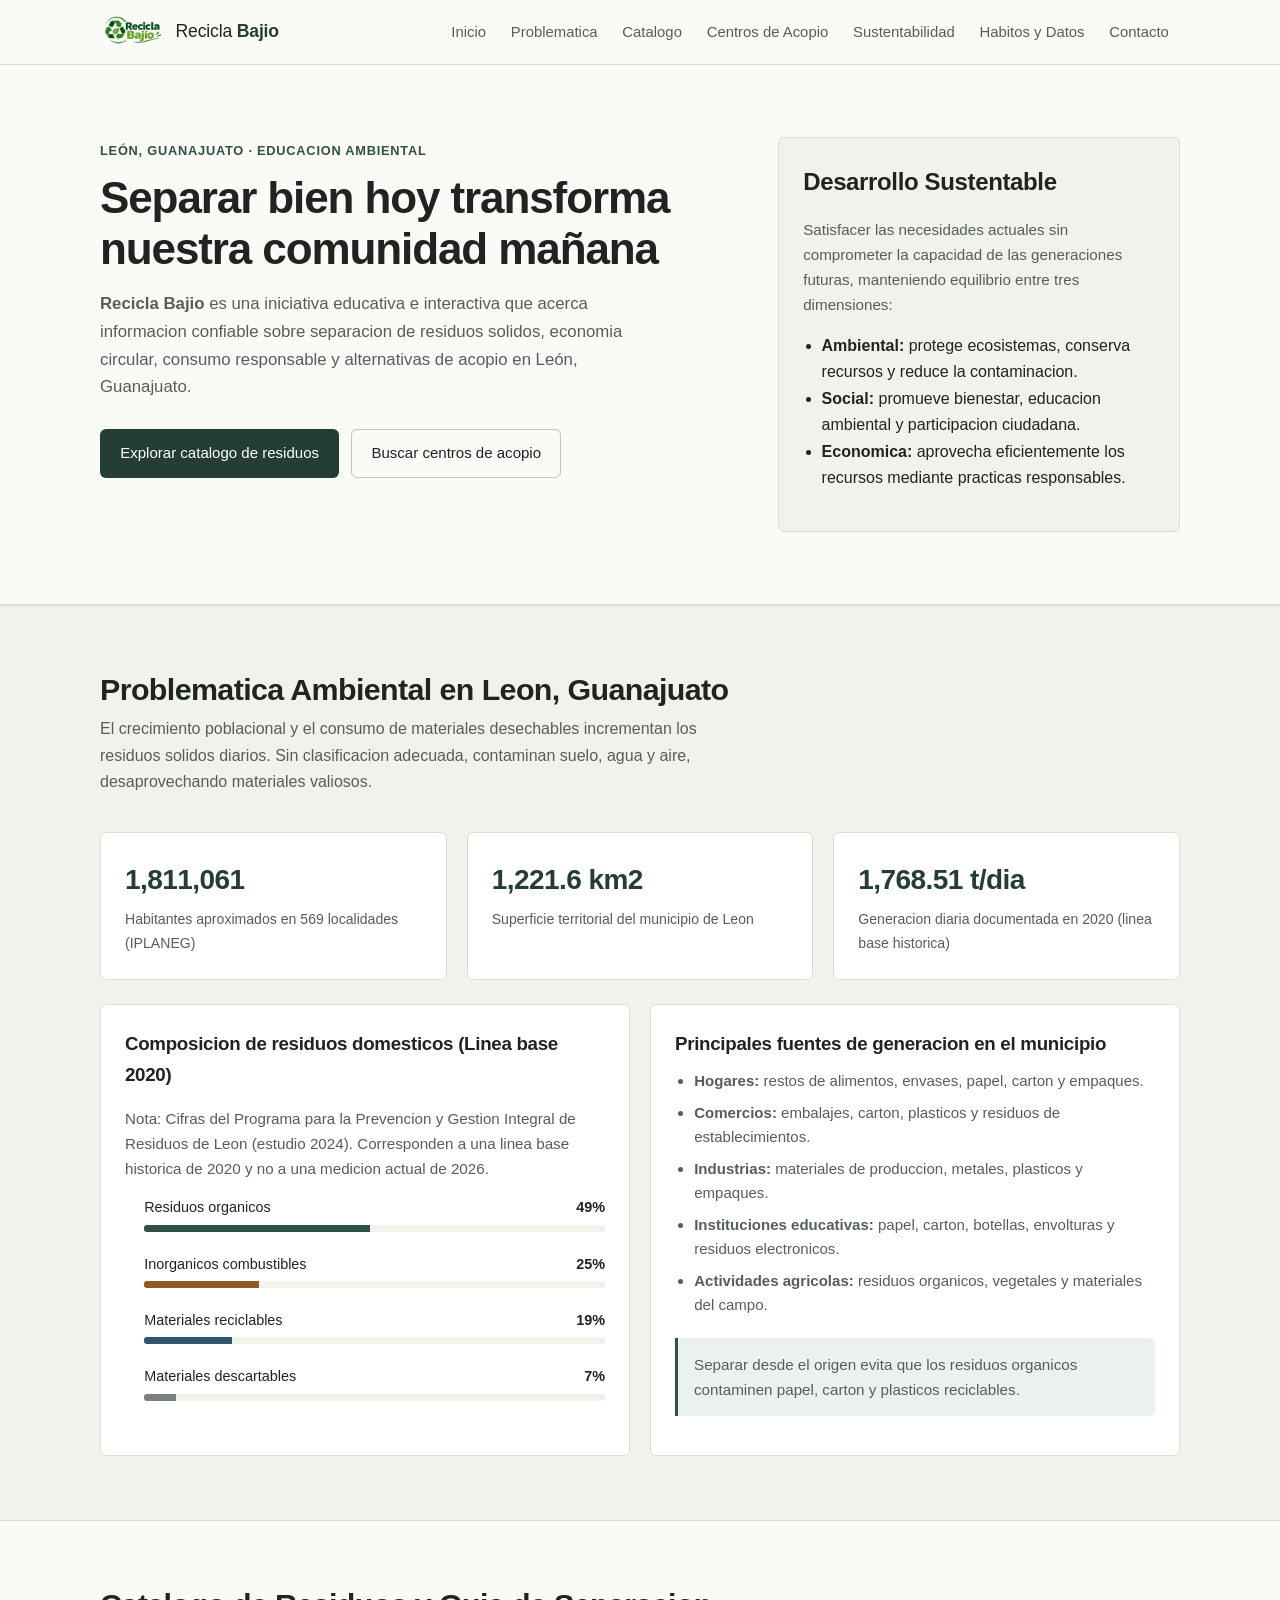
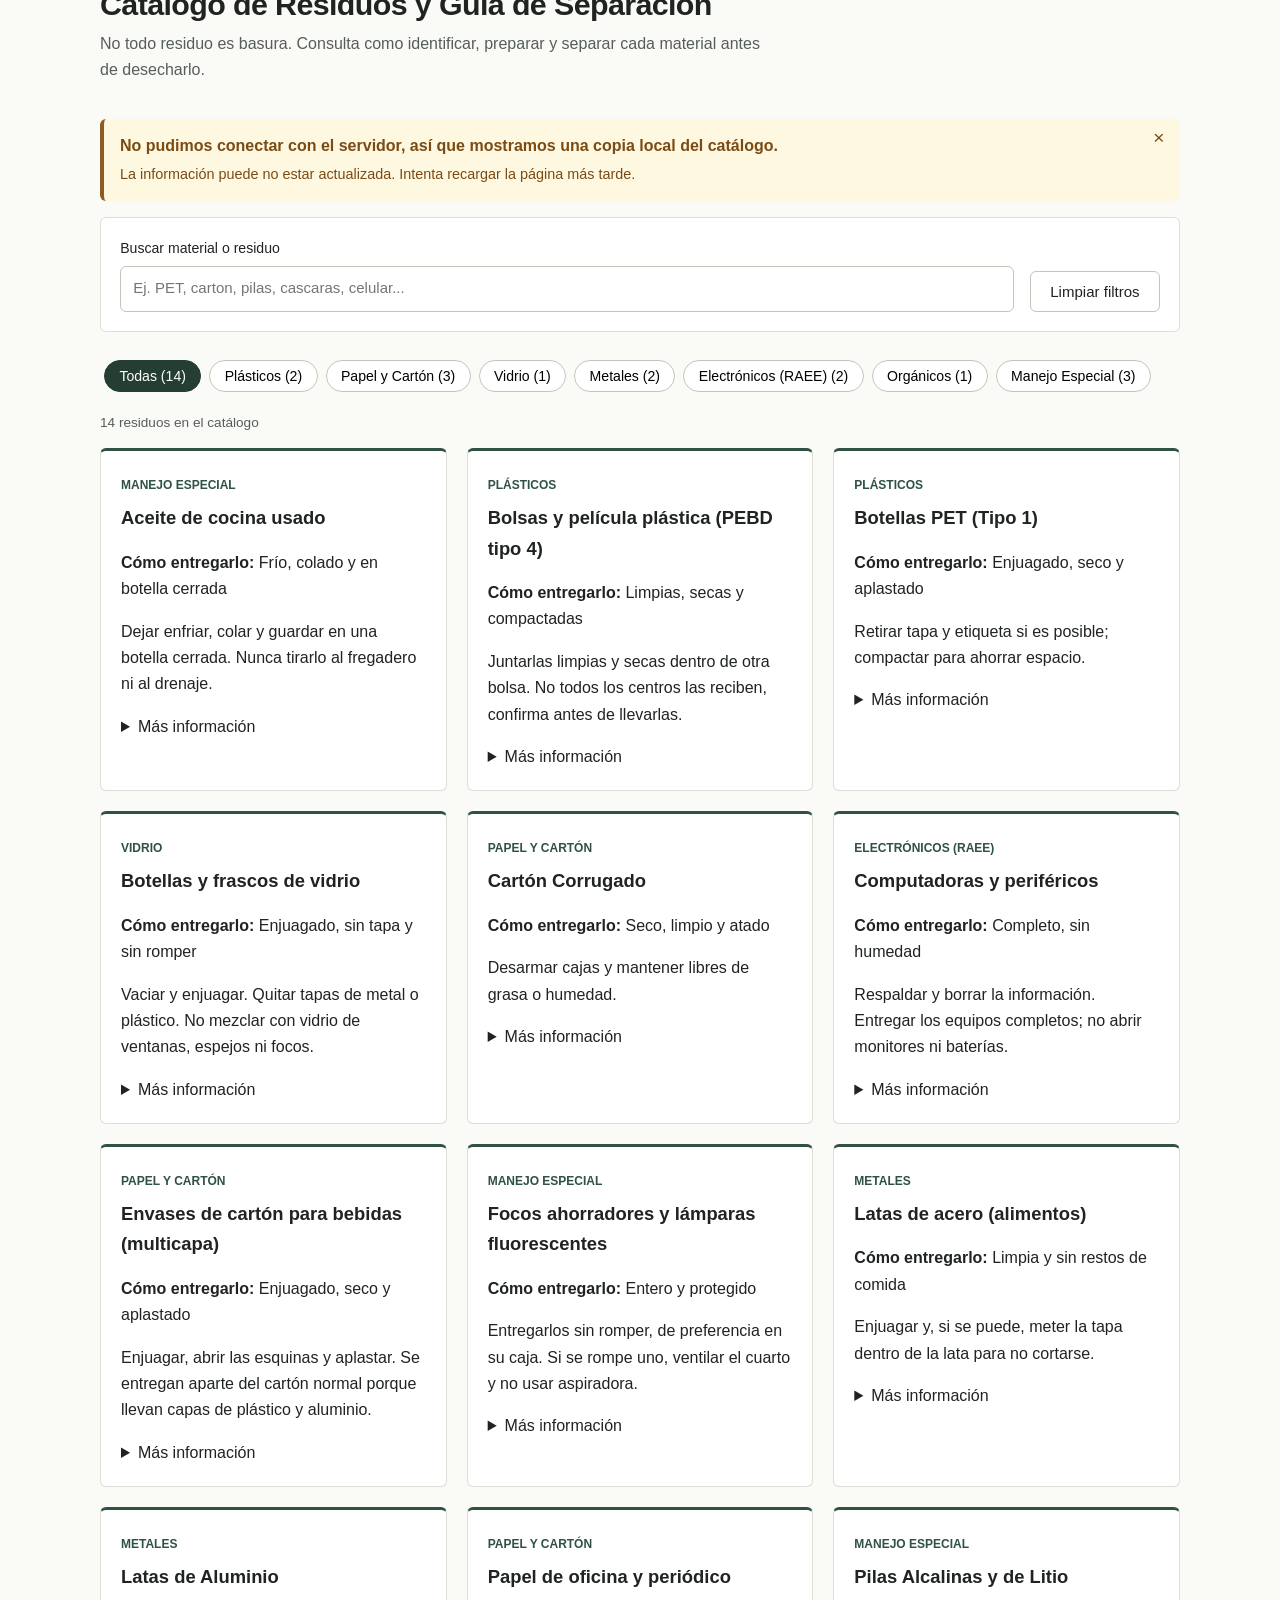
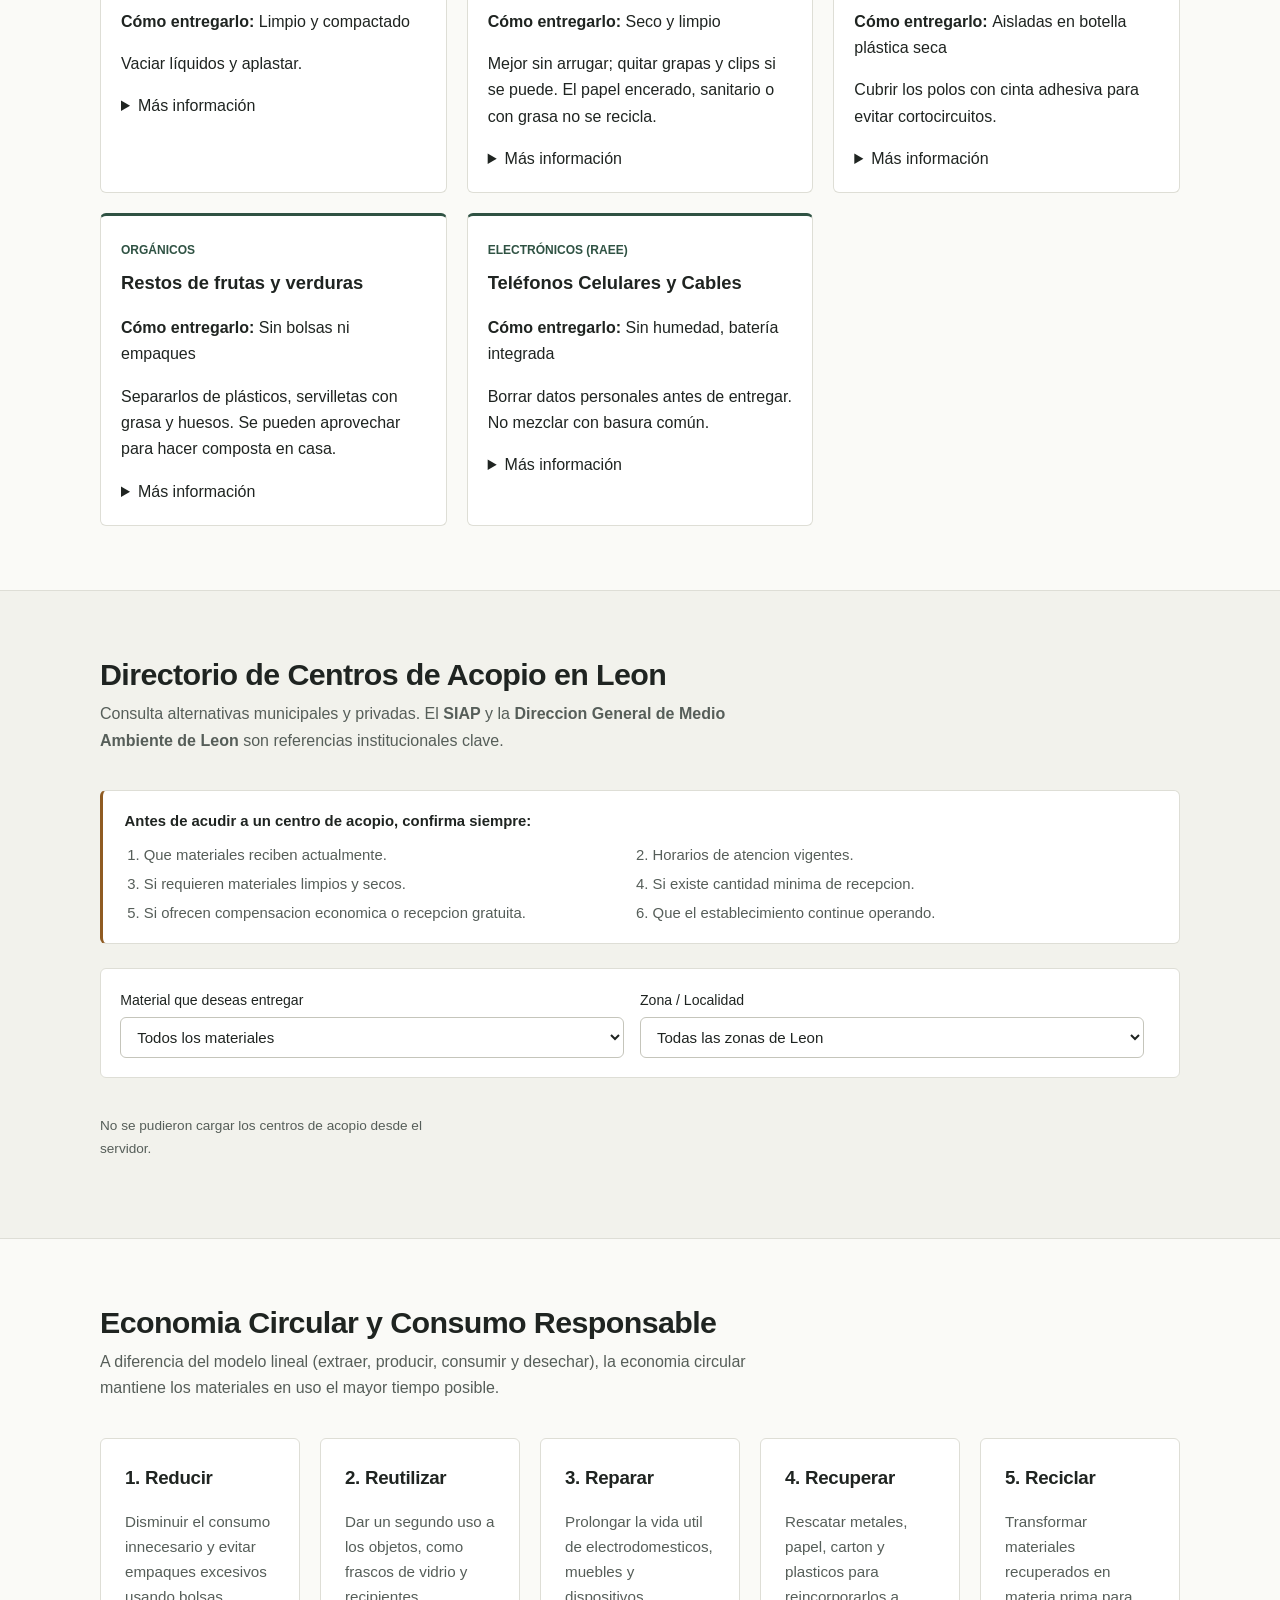
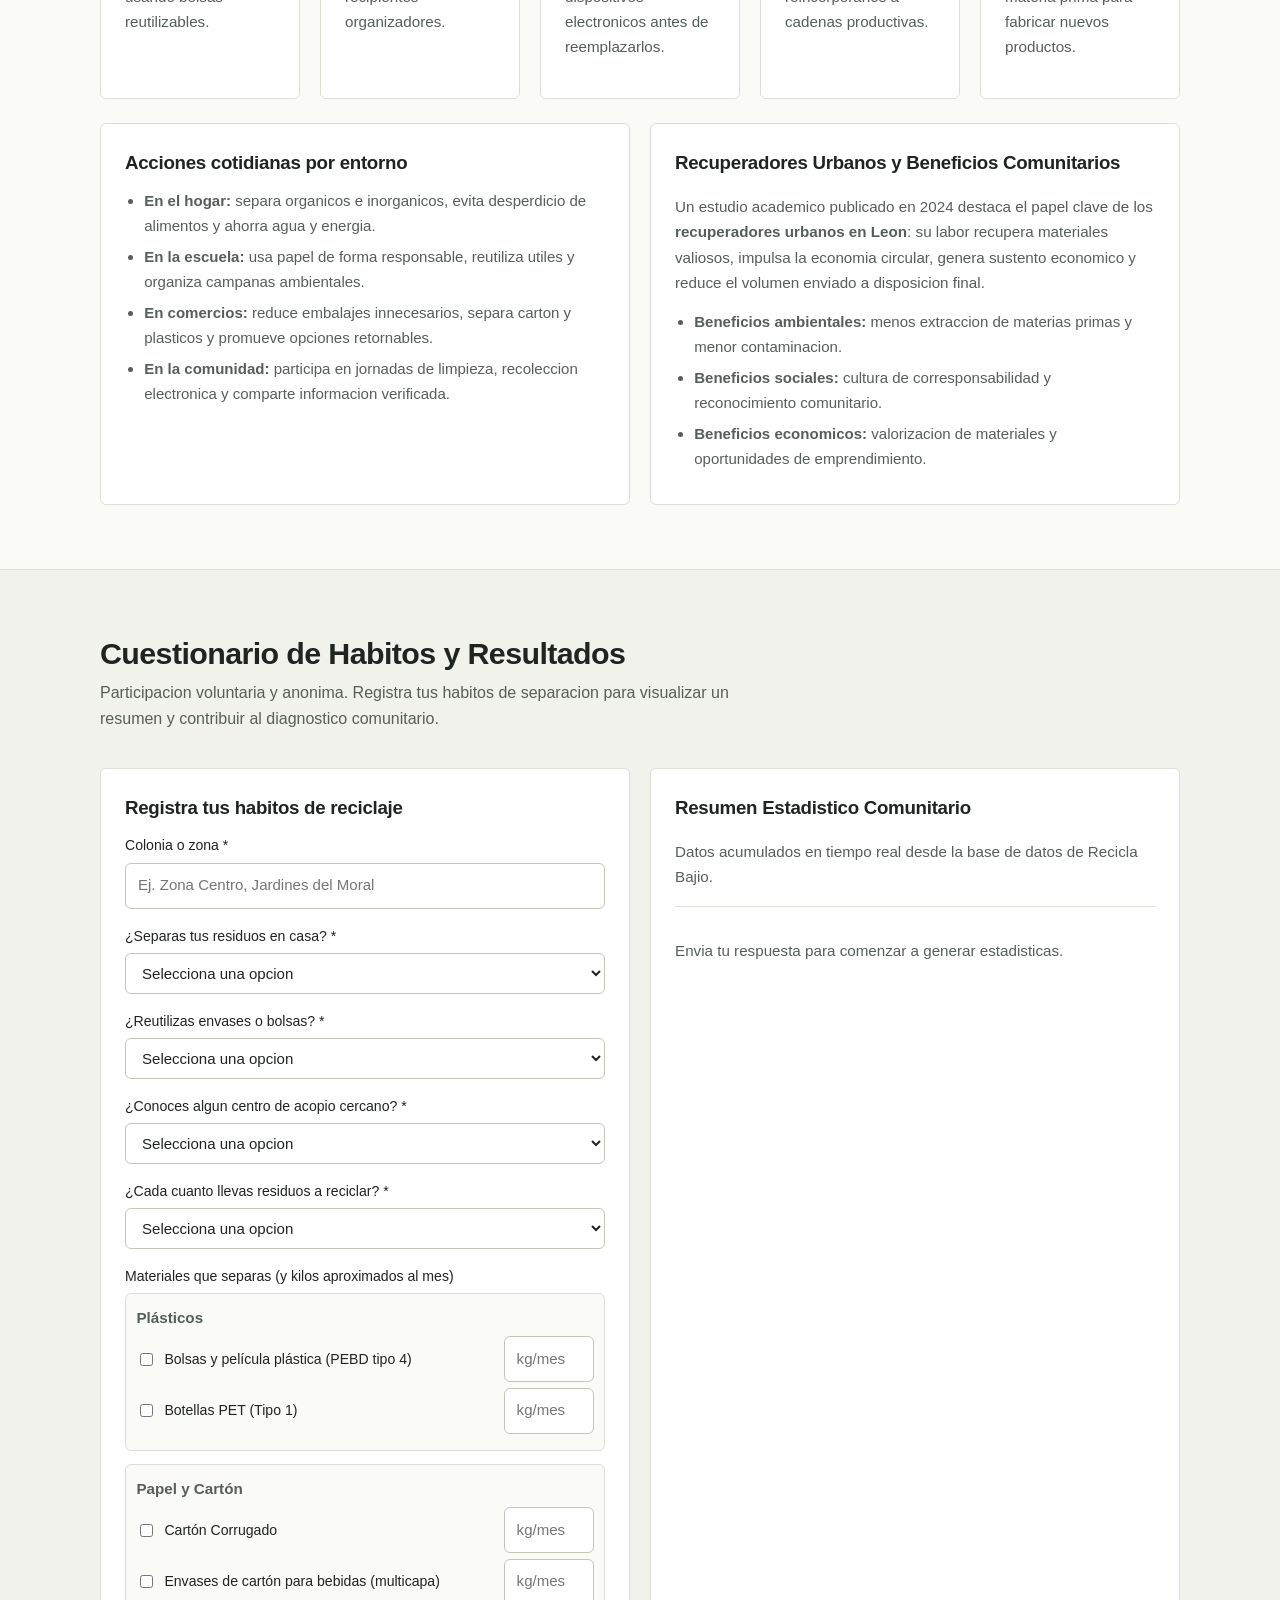
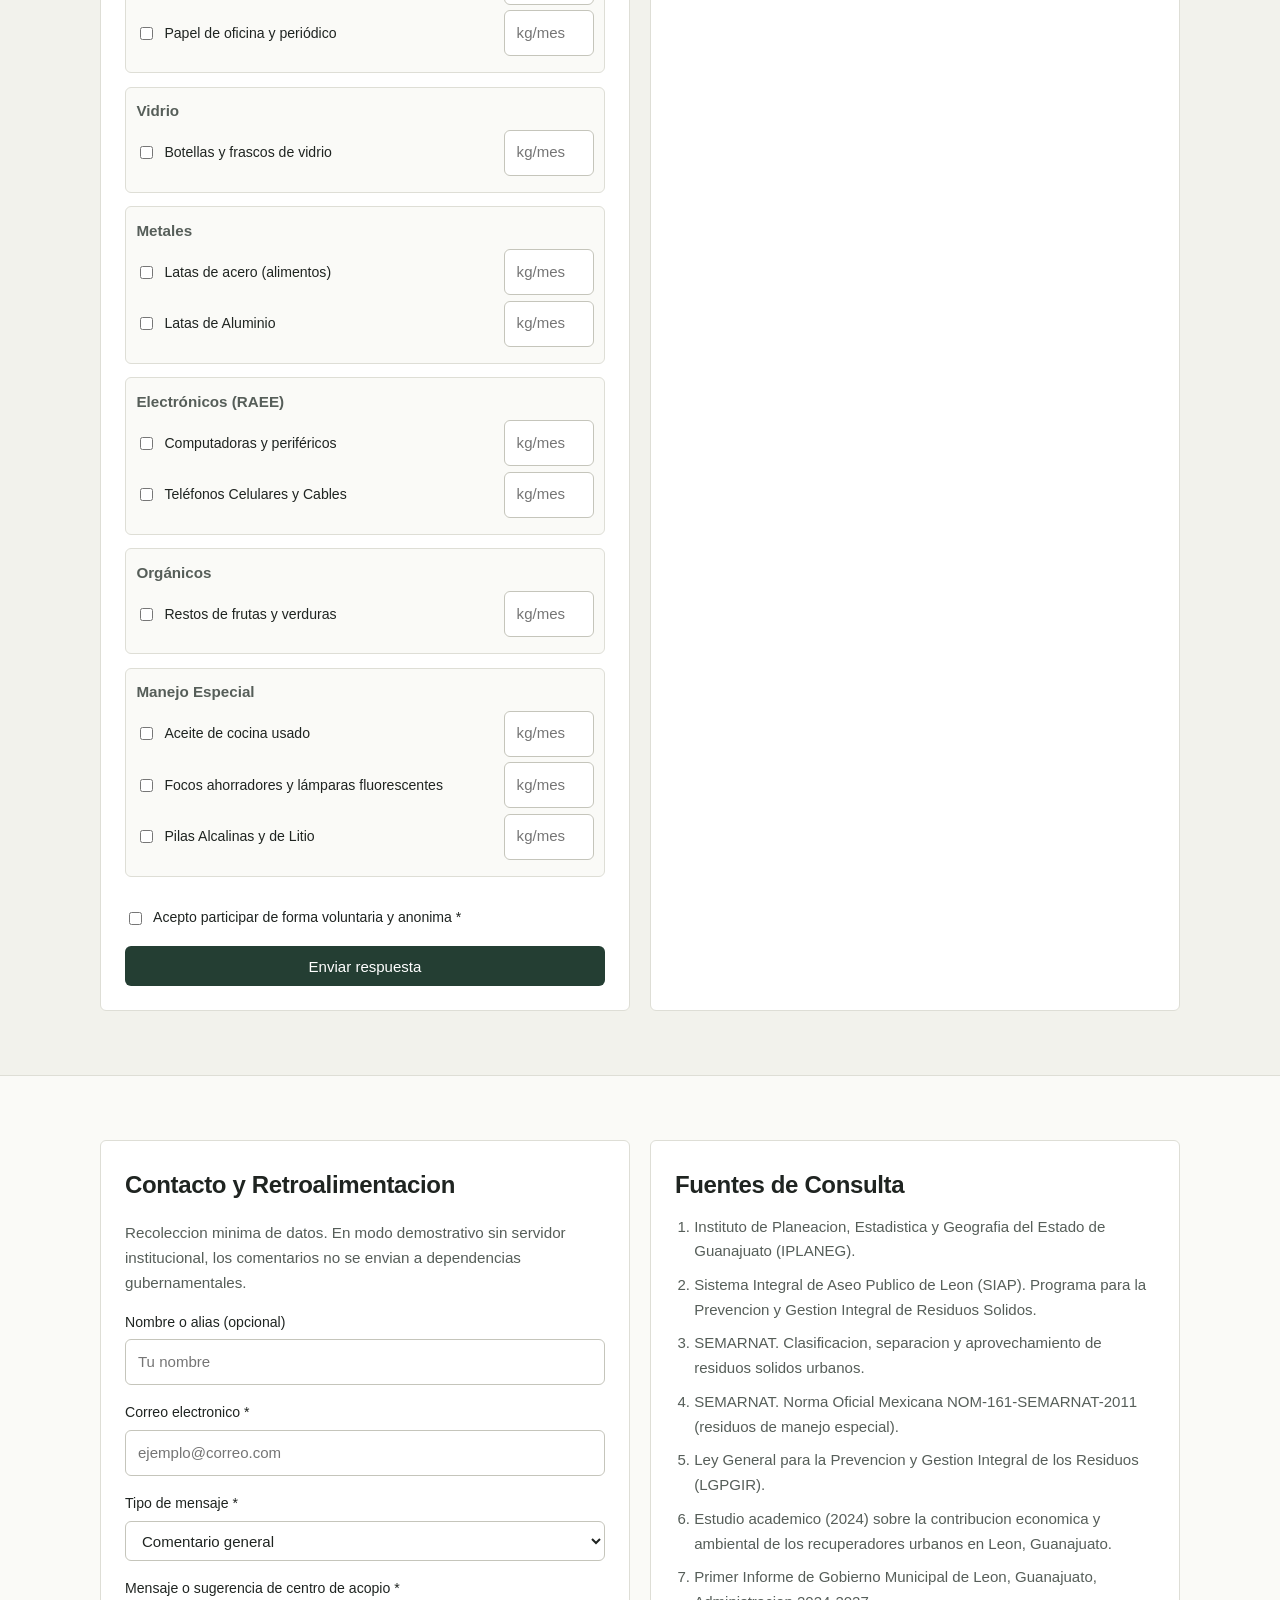
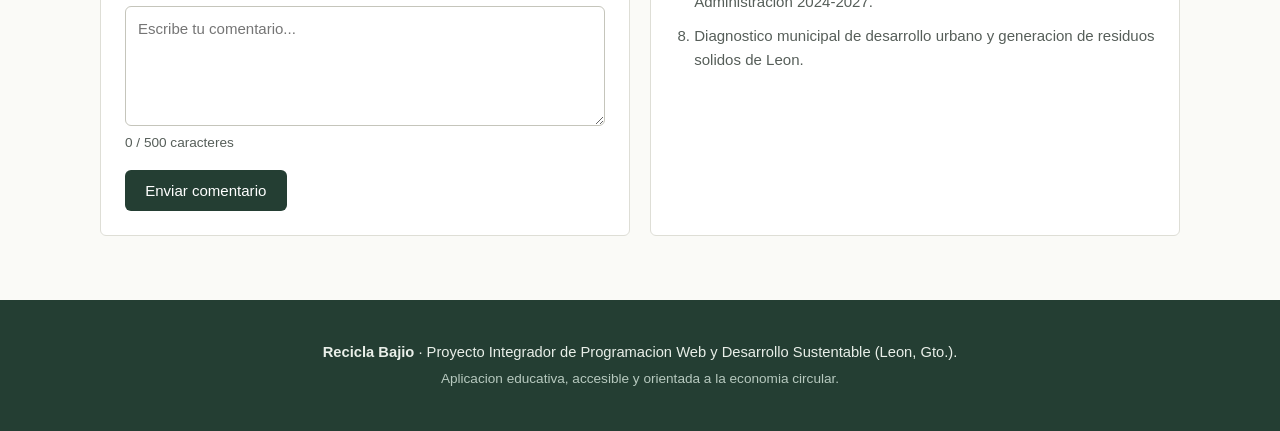
==== public/index.html @ 3722570d "Integracion completa Front End HTML/CSS/JS y conexion con API" ====
<!DOCTYPE html>
<html lang="es-MX">

<head>
  <!-- Configuracion de codificacion, vista responsiva y metadatos SEO -->
  <meta charset="UTF-8">
  <meta name="viewport" content="width=device-width, initial-scale=1.0">
  <meta name="description"
    content="Recicla Bajio: sitio web educativo e interactivo sobre separacion de residuos, consumo responsable y centros de acopio en Leon, Guanajuato.">
  <title>Recicla Bajio | Educacion Ambiental y Reciclaje en Leon, Guanajuato</title>

  <link rel="icon" type="image/png" href="img/logo-recicla-bajio.png">

  <!-- Hoja de estilos principal -->
  <link rel="stylesheet" href="style.css">

  <!-- Estilos complementarios para los componentes dinamicos de JS -->
  <style>
    .rb-aviso {
      padding: 0.85rem 1rem;
      margin-bottom: 1rem;
      border-radius: 6px;
      border-left: 4px solid #2f5243;
      background: #ebf1ed;
      position: relative;
    }

    .rb-aviso--error {
      border-left-color: #8f3535;
      background: #fdf6f6;
      color: #8f3535;
    }

    .rb-aviso--exito {
      border-left-color: #243e33;
      background: #e8f5e9;
      color: #1b5e20;
    }

    .rb-aviso--advertencia {
      border-left-color: #8f5b22;
      background: #fff8e1;
      color: #7a4b15;
    }

    .rb-aviso__texto {
      margin: 0;
      font-weight: 600;
    }

    .rb-aviso__detalle {
      margin: 0.25rem 0 0;
      font-size: 0.9rem;
    }

    .rb-aviso__cerrar {
      position: absolute;
      top: 0.4rem;
      right: 0.6rem;
      background: none;
      border: none;
      font-size: 1.2rem;
      cursor: pointer;
      color: inherit;
    }

    .rb-error-campo {
      color: #8f3535;
      font-size: 0.82rem;
      margin: 0.25rem 0 0;
    }

    .campo--con-error input,
    .campo--con-error select,
    .campo--con-error textarea {
      border-color: #8f3535;
      background: #fdf6f6;
    }

    .filtro-categoria {
      padding: 0.45rem 0.9rem;
      margin: 0.25rem;
      border: 1px solid #c5c5bb;
      border-radius: 20px;
      background: #fff;
      cursor: pointer;
      font-size: 0.88rem;
    }

    .filtro-categoria--activo {
      background: #243e33;
      color: #fff;
      border-color: #243e33;
    }

    .tarjeta-residuo {
      background: #fff;
      border: 1px solid #deded6;
      border-top: 3px solid #2f5243;
      border-radius: 6px;
      padding: 1.25rem;
    }

    .tarjeta-residuo__categoria {
      font-size: 0.75rem;
      font-weight: 700;
      text-transform: uppercase;
      color: #2f5243;
    }

    .tarjeta-residuo__nombre {
      margin: 0.35rem 0 0.6rem;
      font-size: 1.15rem;
    }

    .materiales__grupo {
      margin-bottom: 0.85rem;
      padding: 0.65rem;
      background: #fafaf7;
      border: 1px solid #deded6;
      border-radius: 6px;
    }

    .materiales__categoria {
      font-weight: 600;
      margin: 0 0 0.4rem;
      font-size: 0.9rem;
      color: #243e33;
    }

    .material {
      display: flex;
      align-items: center;
      gap: 0.5rem;
      margin-bottom: 0.35rem;
    }

    .material__nombre {
      flex: 1;
      font-weight: 400;
      cursor: pointer;
    }

    .material__kg {
      width: 90px;
      padding: 0.3rem 0.5rem;
    }
  </style>
</head>

<body>
  <!-- Enlace de accesibilidad para usuarios que navegan con teclado -->
  <a href="#contenido-principal" class="skip-link">Saltar al contenido principal</a>

  <!-- Encabezado principal con marca, boton movil y menu de navegacion -->
  <header class="encabezado" role="banner">
    <div class="contenedor encabezado__barra">
      <a href="#inicio" class="marca" aria-label="Recicla Bajio - Inicio">
        <img src="img/logo-recicla-bajio.png" alt="Logotipo de Recicla Bajio" class="marca__logo">
        <span class="marca__texto">Recicla <strong>Bajio</strong></span>
      </a>

      <!-- Boton hamburguesa para pantallas pequenas -->
      <button id="btn-menu" class="btn-menu" type="button" aria-expanded="false" aria-controls="nav-principal"
        aria-label="Abrir menu de navegacion">
        <span class="btn-menu__linea"></span>
        <span class="btn-menu__linea"></span>
        <span class="btn-menu__linea"></span>
      </button>

      <!-- Menu principal consistente hacia todas las secciones del sitio -->
      <nav id="nav-principal" class="nav" aria-label="Navegacion principal">
        <ul class="nav__lista">
          <li><a href="#inicio" class="nav__enlace">Inicio</a></li>
          <li><a href="#problematica" class="nav__enlace">Problematica</a></li>
          <li><a href="#catalogo" class="nav__enlace">Catalogo</a></li>
          <li><a href="#acopio" class="nav__enlace">Centros de Acopio</a></li>
          <li><a href="#sustentabilidad" class="nav__enlace">Sustentabilidad</a></li>
          <li><a href="#encuesta" class="nav__enlace">Habitos y Datos</a></li>
          <li><a href="#contacto" class="nav__enlace">Contacto</a></li>
        </ul>
      </nav>
    </div>
  </header>

  <!-- Contenedor dinamico para notificaciones globales -->
  <div id="contenedor-avisos" class="avisos-globales" role="status" aria-live="polite"></div>

  <main id="contenido-principal">

    <!-- Modulo 1: Presentacion del proyecto y dimensiones del desarrollo sustentable -->
    <section id="inicio" class="hero" aria-labelledby="titulo-hero">
      <div class="contenedor hero__grid">
        <div class="hero__contenido">
          <span class="etiqueta">León, Guanajuato · Educacion Ambiental</span>
          <h1 id="titulo-hero">Separar bien hoy transforma nuestra comunidad mañana</h1>
          <p class="hero__descripcion">
            <strong>Recicla Bajio</strong> es una iniciativa educativa e interactiva que acerca informacion
            confiable sobre separacion de residuos solidos, economia circular, consumo responsable y
            alternativas de acopio en León, Guanajuato.
          </p>
          <div class="hero__acciones">
            <a href="#catalogo" class="btn btn--primario">Explorar catalogo de residuos</a>
            <a href="#acopio" class="btn btn--secundario">Buscar centros de acopio</a>
          </div>
        </div>

        <!-- Bloque informativo lateral sobre las tres dimensiones sustentables -->
        <aside class="tarjeta-resumen" aria-label="Dimensiones del desarrollo sustentable">
          <h2>Desarrollo Sustentable</h2>
          <p>
            Satisfacer las necesidades actuales sin comprometer la capacidad de las generaciones futuras,
            manteniendo equilibrio entre tres dimensiones:
          </p>
          <ul class="lista-check">
            <li><strong>Ambiental:</strong> protege ecosistemas, conserva recursos y reduce la contaminacion.</li>
            <li><strong>Social:</strong> promueve bienestar, educacion ambiental y participacion ciudadana.</li>
            <li><strong>Economica:</strong> aprovecha eficientemente los recursos mediante practicas responsables.</li>
          </ul>
        </aside>
      </div>
    </section>

    <!-- Seccion de diagnostico y problematica ambiental en Leon, Guanajuato -->
    <section id="problematica" class="seccion seccion--clara" aria-labelledby="titulo-problematica">
      <div class="contenedor">
        <header class="seccion__encabezado">
          <h2 id="titulo-problematica">Problematica Ambiental en Leon, Guanajuato</h2>
          <p>
            El crecimiento poblacional y el consumo de materiales desechables incrementan los residuos solidos diarios.
            Sin clasificacion adecuada, contaminan suelo, agua y aire, desaprovechando materiales valiosos.
          </p>
        </header>

        <!-- Indicadores territoriales y de generacion diaria -->
        <div class="grid-metricas" role="list">
          <article class="metrica" role="listitem">
            <p class="metrica__valor">1,811,061</p>
            <p class="metrica__etiqueta">Habitantes aproximados en 569 localidades (IPLANEG)</p>
          </article>
          <article class="metrica" role="listitem">
            <p class="metrica__valor">1,221.6 km2</p>
            <p class="metrica__etiqueta">Superficie territorial del municipio de Leon</p>
          </article>
          <article class="metrica" role="listitem">
            <p class="metrica__valor">1,768.51 t/dia</p>
            <p class="metrica__etiqueta">Generacion diaria documentada en 2020 (linea base historica)</p>
          </article>
        </div>

        <!-- Detalle de composicion porcentual y fuentes generadoras -->
        <div class="grid-dos-columnas mt-2">
          <article class="tarjeta">
            <h3>Composicion de residuos domesticos (Linea base 2020)</h3>
            <p class="nota-aclaratoria">
              Nota: Cifras del Programa para la Prevencion y Gestion Integral de Residuos de Leon
              (estudio 2024). Corresponden a una linea base historica de 2020 y no a una medicion actual de 2026.
            </p>
            <ul class="barras-datos">
              <li>
                <div class="barras-datos__cabecera"><span>Residuos organicos</span><strong>49%</strong></div>
                <div class="barra"><span style="width: 49%;" class="barra__relleno barra--verde"></span></div>
              </li>
              <li>
                <div class="barras-datos__cabecera"><span>Inorganicos combustibles</span><strong>25%</strong></div>
                <div class="barra"><span style="width: 25%;" class="barra__relleno barra--ambar"></span></div>
              </li>
              <li>
                <div class="barras-datos__cabecera"><span>Materiales reciclables</span><strong>19%</strong></div>
                <div class="barra"><span style="width: 19%;" class="barra__relleno barra--azul"></span></div>
              </li>
              <li>
                <div class="barras-datos__cabecera"><span>Materiales descartables</span><strong>7%</strong></div>
                <div class="barra"><span style="width: 7%;" class="barra__relleno barra--gris"></span></div>
              </li>
            </ul>
          </article>

          <article class="tarjeta">
            <h3>Principales fuentes de generacion en el municipio</h3>
            <ul class="lista-fuentes">
              <li><strong>Hogares:</strong> restos de alimentos, envases, papel, carton y empaques.</li>
              <li><strong>Comercios:</strong> embalajes, carton, plasticos y residuos de establecimientos.</li>
              <li><strong>Industrias:</strong> materiales de produccion, metales, plasticos y empaques.</li>
              <li><strong>Instituciones educativas:</strong> papel, carton, botellas, envolturas y residuos
                electronicos.</li>
              <li><strong>Actividades agricolas:</strong> residuos organicos, vegetales y materiales del campo.</li>
            </ul>
            <p class="destacado-suave">
              Separar desde el origen evita que los residuos organicos contaminen papel, carton y plasticos reciclables.
            </p>
          </article>
        </div>
      </div>
    </section>

    <!-- Modulo 2: Catalogo interactivo de residuos conectado a CatalogoControlador.js -->
    <section id="catalogo" class="seccion" aria-labelledby="titulo-catalogo">
      <div class="contenedor">
        <header class="seccion__encabezado">
          <h2 id="titulo-catalogo">Catalogo de Residuos y Guia de Separacion</h2>
          <p>
            No todo residuo es basura. Consulta como identificar, preparar y separar cada material antes de desecharlo.
          </p>
        </header>

        <div id="catalogo-aviso"></div>

        <!-- Formulario de filtrado escuchado por CatalogoControlador.js -->
        <form id="form-filtro-catalogo" class="barra-filtros" role="search" aria-label="Filtrar catalogo de residuos">
          <div class="campo" style="grid-column: span 2;">
            <label for="buscador-residuos">Buscar material o residuo</label>
            <input type="search" id="buscador-residuos" name="q"
              placeholder="Ej. PET, carton, pilas, cascaras, celular..." autocomplete="off">
          </div>

          <div class="campo campo--accion">
            <button type="button" id="limpiar-filtros" class="btn btn--secundario">Limpiar filtros</button>
          </div>
        </form>

        <!-- Botones de categoria generados dinamicamente desde la API -->
        <div id="filtro-categorias" style="margin-bottom: 1rem;"></div>

        <p id="catalogo-contador" class="nota-aclaratoria"></p>

        <!-- Contenedor de tarjetas poblado por CatalogoVista.js desde MySQL -->
        <div id="catalogo-resultados" class="grid-tarjetas"></div>
      </div>
    </section>

    <!-- Modulo 3: Directorio de centros de acopio con filtros y aviso de verificacion -->
    <section id="acopio" class="seccion seccion--clara" aria-labelledby="titulo-acopio">
      <div class="contenedor">
        <header class="seccion__encabezado">
          <h2 id="titulo-acopio">Directorio de Centros de Acopio en Leon</h2>
          <p>
            Consulta alternativas municipales y privadas. El <strong>SIAP</strong> y la
            <strong>Direccion General de Medio Ambiente de Leon</strong> son referencias institucionales clave.
          </p>
        </header>

        <!-- Aviso obligatorio para verificar condiciones antes de trasladar residuos -->
        <div class="alerta-verificacion" role="note">
          <strong>Antes de acudir a un centro de acopio, confirma siempre:</strong>
          <ol class="lista-inline-numerada">
            <li>Que materiales reciben actualmente.</li>
            <li>Horarios de atencion vigentes.</li>
            <li>Si requieren materiales limpios y secos.</li>
            <li>Si existe cantidad minima de recepcion.</li>
            <li>Si ofrecen compensacion economica o recepcion gratuita.</li>
            <li>Que el establecimiento continue operando.</li>
          </ol>
        </div>

        <!-- Filtros de material y zona -->
        <form id="form-filtro-acopio" class="barra-filtros" role="search" aria-label="Filtrar centros de acopio">
          <div class="campo">
            <label for="filtro-material-acopio">Material que deseas entregar</label>
            <select id="filtro-material-acopio" name="material">
              <option value="">Todos los materiales</option>
              <option value="Papel y Cartón">Papel y Carton</option>
              <option value="Plásticos">Plasticos / PET</option>
              <option value="Vidrio">Vidrio</option>
              <option value="Metales">Aluminio y Metales</option>
              <option value="Electrónicos (RAEE)">Residuos Electronicos</option>
            </select>
          </div>

          <div class="campo">
            <label for="filtro-zona-acopio">Zona / Localidad</label>
            <select id="filtro-zona-acopio" name="zona">
              <option value="">Todas las zonas de Leon</option>
              <option value="Centro">Zona Centro</option>
              <option value="Norte">Zona Norte</option>
              <option value="Sur">Zona Sur</option>
              <option value="Oriente">Zona Oriente</option>
              <option value="Poniente">Zona Poniente</option>
            </select>
          </div>
        </form>

        <!-- Contenedor poblado directamente desde GET /api/acopio -->
        <div id="lista-acopio" class="grid-tarjetas"></div>
      </div>
    </section>

    <!-- Modulo 7: Economia circular, consumo responsable y recuperadores urbanos -->
    <section id="sustentabilidad" class="seccion" aria-labelledby="titulo-sustentabilidad">
      <div class="contenedor">
        <header class="seccion__encabezado">
          <h2 id="titulo-sustentabilidad">Economia Circular y Consumo Responsable</h2>
          <p>
            A diferencia del modelo lineal (extraer, producir, consumir y desechar), la economia circular mantiene
            los materiales en uso el mayor tiempo posible.
          </p>
        </header>

        <!-- Principios de las 5R -->
        <div class="grid-5r">
          <article class="tarjeta-r">
            <h3>1. Reducir</h3>
            <p>Disminuir el consumo innecesario y evitar empaques excesivos usando bolsas reutilizables.</p>
          </article>
          <article class="tarjeta-r">
            <h3>2. Reutilizar</h3>
            <p>Dar un segundo uso a los objetos, como frascos de vidrio y recipientes organizadores.</p>
          </article>
          <article class="tarjeta-r">
            <h3>3. Reparar</h3>
            <p>Prolongar la vida util de electrodomesticos, muebles y dispositivos electronicos antes de reemplazarlos.
            </p>
          </article>
          <article class="tarjeta-r">
            <h3>4. Recuperar</h3>
            <p>Rescatar metales, papel, carton y plasticos para reincorporarlos a cadenas productivas.</p>
          </article>
          <article class="tarjeta-r">
            <h3>5. Reciclar</h3>
            <p>Transformar materiales recuperados en materia prima para fabricar nuevos productos.</p>
          </article>
        </div>

        <!-- Recomendaciones practicas y reconocimiento a recuperadores urbanos -->
        <div class="grid-dos-columnas mt-2">
          <article class="tarjeta">
            <h3>Acciones cotidianas por entorno</h3>
            <ul class="lista-acciones">
              <li><strong>En el hogar:</strong> separa organicos e inorganicos, evita desperdicio de alimentos y ahorra
                agua y energia.</li>
              <li><strong>En la escuela:</strong> usa papel de forma responsable, reutiliza utiles y organiza campanas
                ambientales.</li>
              <li><strong>En comercios:</strong> reduce embalajes innecesarios, separa carton y plasticos y promueve
                opciones retornables.</li>
              <li><strong>En la comunidad:</strong> participa en jornadas de limpieza, recoleccion electronica y
                comparte informacion verificada.</li>
            </ul>
          </article>

          <article class="tarjeta">
            <h3>Recuperadores Urbanos y Beneficios Comunitarios</h3>
            <p>
              Un estudio academico publicado en 2024 destaca el papel clave de los <strong>recuperadores urbanos en
                Leon</strong>:
              su labor recupera materiales valiosos, impulsa la economia circular, genera sustento economico y reduce
              el volumen enviado a disposicion final.
            </p>
            <ul class="lista-check">
              <li><strong>Beneficios ambientales:</strong> menos extraccion de materias primas y menor contaminacion.
              </li>
              <li><strong>Beneficios sociales:</strong> cultura de corresponsabilidad y reconocimiento comunitario.</li>
              <li><strong>Beneficios economicos:</strong> valorizacion de materiales y oportunidades de emprendimiento.
              </li>
            </ul>
          </article>
        </div>
      </div>
    </section>

    <!-- Modulos 4 y 5: Cuestionario de habitos y panel de resultados estadisticos -->
    <section id="encuesta" class="seccion seccion--clara" aria-labelledby="titulo-encuesta">
      <div class="contenedor">
        <header class="seccion__encabezado">
          <h2 id="titulo-encuesta">Cuestionario de Habitos y Resultados</h2>
          <p>
            Participacion voluntaria y anonima. Registra tus habitos de separacion para visualizar un resumen
            y contribuir al diagnostico comunitario.
          </p>
        </header>

        <div id="encuesta-avisos"></div>

        <div class="grid-dos-columnas">
          <!-- Formulario conectado exactamente con EncuestaControlador.js y EncuestaVista.js -->
          <div>
            <form id="form-encuesta" class="tarjeta formulario" novalidate>
              <h3>Registra tus habitos de reciclaje</h3>

              <div class="campo" data-campo="colonia_zona">
                <label for="encuesta-colonia">Colonia o zona *</label>
                <input type="text" id="encuesta-colonia" name="colonia_zona"
                  placeholder="Ej. Zona Centro, Jardines del Moral">
              </div>

              <div class="campo" data-campo="separa_residuos">
                <label for="habito-separacion">¿Separas tus residuos en casa? *</label>
                <select id="habito-separacion" name="separa_residuos">
                  <option value="">Selecciona una opcion</option>
                  <option value="Siempre">Siempre</option>
                  <option value="A veces">A veces</option>
                  <option value="Nunca">Nunca</option>
                </select>
              </div>

              <div class="campo" data-campo="reutiliza">
                <label for="habito-reutiliza">¿Reutilizas envases o bolsas? *</label>
                <select id="habito-reutiliza" name="reutiliza">
                  <option value="">Selecciona una opcion</option>
                  <option value="Siempre">Siempre</option>
                  <option value="A veces">A veces</option>
                  <option value="Nunca">Nunca</option>
                </select>
              </div>

              <div class="campo" data-campo="conoce_acopios">
                <label for="conoce-acopio">¿Conoces algun centro de acopio cercano? *</label>
                <select id="conoce-acopio" name="conoce_acopios">
                  <option value="">Selecciona una opcion</option>
                  <option value="1">Sí</option>
                  <option value="0">No</option>
                </select>
              </div>

              <div class="campo" data-campo="frecuencia_entrega">
                <label for="frecuencia-entrega">¿Cada cuanto llevas residuos a reciclar? *</label>
                <select id="frecuencia-entrega" name="frecuencia_entrega">
                  <option value="">Selecciona una opcion</option>
                  <option value="Semanal">Semanal</option>
                  <option value="Quincenal">Quincenal</option>
                  <option value="Mensual">Mensual</option>
                  <option value="Nunca">Nunca</option>
                </select>
              </div>

              <div class="campo" data-campo="materiales">
                <label>Materiales que separas (y kilos aproximados al mes)</label>
                <div id="encuesta-materiales"></div>
              </div>

              <div class="campo" data-campo="consentimiento">
                <label style="display:flex; align-items:center; gap:0.5rem; cursor:pointer;">
                  <input type="checkbox" name="consentimiento" value="si">
                  Acepto participar de forma voluntaria y anonima *
                </label>
              </div>

              <button type="submit" class="btn btn--primario btn--bloque">Enviar respuesta</button>
            </form>

            <!-- Resumen de respuestas generado por EncuestaVista.js -->
            <div id="encuesta-resumen" class="tarjeta" hidden></div>
          </div>

          <!-- Panel de estadisticas en tiempo real desde GET /api/estadisticas -->
          <aside class="tarjeta panel-estadisticas" aria-labelledby="titulo-estadisticas">
            <h3 id="titulo-estadisticas">Resumen Estadistico Comunitario</h3>
            <p class="nota-aclaratoria">
              Datos acumulados en tiempo real desde la base de datos de Recicla Bajio.
            </p>
            <div id="panel-estadisticas-bd" class="resumen-datos">
              <p>Cargando estadisticas desde el servidor...</p>
            </div>
          </aside>
        </div>
      </div>
    </section>

    <!-- Modulo 7: Formulario de retroalimentacion y referencias bibliograficas -->
    <section id="contacto" class="seccion" aria-labelledby="titulo-contacto">
      <div class="contenedor grid-dos-columnas">
        <!-- Formulario gestionado por ContactoControlador.js -->
        <form id="form-contacto" class="tarjeta formulario" novalidate>
          <h2 id="titulo-contacto">Contacto y Retroalimentacion</h2>
          <p class="nota-aclaratoria">
            Recoleccion minima de datos. En modo demostrativo sin servidor institucional, los comentarios no se
            envian a dependencias gubernamentales.
          </p>

          <div id="contacto-avisos"></div>

          <!-- Trampa antispam oculta esperada por ContactoControlador.js -->
          <input type="text" name="sitio_web" style="display:none" tabindex="-1" autocomplete="off">

          <div class="campo" data-campo="nombre">
            <label for="contacto-nombre">Nombre o alias (opcional)</label>
            <input type="text" id="contacto-nombre" name="nombre" placeholder="Tu nombre">
          </div>

          <div class="campo" data-campo="correo">
            <label for="contacto-correo">Correo electronico *</label>
            <input type="email" id="contacto-correo" name="correo" placeholder="ejemplo@correo.com">
          </div>

          <div class="campo" data-campo="tipo_mensaje">
            <label for="contacto-tipo">Tipo de mensaje *</label>
            <select id="contacto-tipo" name="tipo_mensaje">
              <option value="comentario">Comentario general</option>
              <option value="sugerencia">Sugerencia de centro de acopio</option>
              <option value="error_datos">Reportar error en datos</option>
              <option value="otro">Otro</option>
            </select>
          </div>

          <div class="campo" data-campo="mensaje">
            <label for="contacto-mensaje">Mensaje o sugerencia de centro de acopio *</label>
            <textarea id="contacto-mensaje" name="mensaje" rows="4" placeholder="Escribe tu comentario..."></textarea>
            <small id="contador-mensaje" class="nota-aclaratoria"></small>
          </div>

          <button type="submit" class="btn btn--primario">Enviar comentario</button>
        </form>

        <!-- Listado de fuentes institucionales que respaldan el contenido del sitio -->
        <aside class="tarjeta" aria-labelledby="titulo-fuentes">
          <h2 id="titulo-fuentes">Fuentes de Consulta</h2>
          <ol class="lista-fuentes-bibliograficas">
            <li>Instituto de Planeacion, Estadistica y Geografia del Estado de Guanajuato (IPLANEG).</li>
            <li>Sistema Integral de Aseo Publico de Leon (SIAP). Programa para la Prevencion y Gestion Integral de
              Residuos Solidos.</li>
            <li>SEMARNAT. Clasificacion, separacion y aprovechamiento de residuos solidos urbanos.</li>
            <li>SEMARNAT. Norma Oficial Mexicana NOM-161-SEMARNAT-2011 (residuos de manejo especial).</li>
            <li>Ley General para la Prevencion y Gestion Integral de los Residuos (LGPGIR).</li>
            <li>Estudio academico (2024) sobre la contribucion economica y ambiental de los recuperadores urbanos en
              Leon, Guanajuato.</li>
            <li>Primer Informe de Gobierno Municipal de Leon, Guanajuato, Administracion 2024-2027.</li>
            <li>Diagnostico municipal de desarrollo urbano y generacion de residuos solidos de Leon.</li>
          </ol>
        </aside>
      </div>
    </section>

  </main>

  <!-- Pie de pagina institucional del proyecto -->
  <footer class="pie" role="contentinfo">
    <div class="contenedor pie__contenido">
      <p><strong>Recicla Bajio</strong> · Proyecto Integrador de Programacion Web y Desarrollo Sustentable (Leon, Gto.).
      </p>
      <p class="pie__sub">Aplicacion educativa, accesible y orientada a la economia circular.</p>
    </div>
  </footer>

  <!-- Carga ordenada de dependencias JS (sin type="module" para compatibilidad global) -->
  <script src="js/datos/residuosLocales.js"></script>
  <script src="js/utils/herramientas.js"></script>
  <script src="js/utils/Avisos.js"></script>
  <script src="js/utils/Validador.js"></script>
  <script src="js/utils/http.js"></script>
  <script src="js/modelos/ResiduoModelo.js"></script>
  <script src="js/modelos/EncuestaModelo.js"></script>
  <script src="js/vistas/CatalogoVista.js"></script>
  <script src="js/vistas/EncuestaVista.js"></script>
  <script src="js/controladores/CatalogoControlador.js"></script>
  <script src="js/controladores/EncuestaControlador.js"></script>
  <script src="js/controladores/ContactoControlador.js"></script>
  <script src="js/app.js"></script>

  <!-- Conexion directa para menu movil, Centros de Acopio (/api/acopio) y Estadisticas (/api/estadisticas) -->
  <script>
    document.addEventListener('DOMContentLoaded', async () => {
      // 1. Menu hamburguesa movil
      const btnMenu = document.getElementById('btn-menu');
      const navPrincipal = document.getElementById('nav-principal');
      if (btnMenu && navPrincipal) {
        btnMenu.addEventListener('click', () => {
          const abierto = navPrincipal.classList.toggle('nav--abierto');
          btnMenu.setAttribute('aria-expanded', String(abierto));
        });
      }

      // 2. Cargar Centros de Acopio desde GET /api/acopio
      const listaAcopio = document.getElementById('lista-acopio');
      const filtroMat = document.getElementById('filtro-material-acopio');
      const filtroZona = document.getElementById('filtro-zona-acopio');

      async function cargarAcopios() {
        if (!listaAcopio) return;
        try {
          let url = '/api/acopio';
          if (filtroZona && filtroZona.value) {
            url = `/api/acopio/localidad?localidad=${encodeURIComponent(filtroZona.value)}`;
          } else if (filtroMat && filtroMat.value) {
            url = `/api/acopio/materiales?categoria=${encodeURIComponent(filtroMat.value)}`;
          }
          const res = await pedirJSON(url);
          const centros = res.datos || res.data || res || [];
          if (!centros.length) {
            listaAcopio.innerHTML = '<p class="mensaje-vacio">No hay centros de acopio con ese filtro.</p>';
            return;
          }
          listaAcopio.innerHTML = centros.map(c => `
            <article class="tarjeta tarjeta--borde-verde">
              <span class="badge badge--verde">${c.tipo || 'Centro de Acopio'}</span>
              <h3>${c.nombre}</h3>
              <p><strong>Dirección:</strong> ${c.direccion || 'León, Gto.'}</p>
              <p><strong>Horario:</strong> ${c.horario || 'Consultar disponibilidad'}</p>
              <p><strong>Materiales:</strong> ${c.materiales || 'Varios materiales reciclables'}</p>
            </article>
          `).join('');
        } catch (e) {
          listaAcopio.innerHTML = '<p class="nota-aclaratoria">No se pudieron cargar los centros de acopio desde el servidor.</p>';
        }
      }

      filtroMat?.addEventListener('change', () => { if (filtroZona) filtroZona.value = ''; cargarAcopios(); });
      filtroZona?.addEventListener('change', () => { if (filtroMat) filtroMat.value = ''; cargarAcopios(); });
      cargarAcopios();

      // 3. Cargar Estadisticas desde GET /api/estadisticas
      const panelEst = document.getElementById('panel-estadisticas-bd');
      if (panelEst) {
        try {
          const est = await pedirJSON('/api/estadisticas');
          const habitos = est.habitos_separacion || est.habitos || [];
          const ranking = est.ranking_materiales || est.materiales || [];
          panelEst.innerHTML = `
              <h4>Hábitos de separación reportados</h4>
              <ul>
                ${habitos.map(h => {
            const etiqueta = h.separa_residuos || h.habito || h.categoria || h.opcion || Object.values(h)[0];
            return `<li><strong>${etiqueta}:</strong> ${h.total} respuestas (${h.porcentaje}%)</li>`;
          }).join('') || '<li>Sin respuestas aún</li>'}
              </ul>
              <h4>Ranking de materiales recuperados (kg)</h4>
              <ul>
                ${ranking.map(r => {
            const mat = r.nombre || r.material || r.residuo || Object.values(r)[0];
            return `<li><strong>${mat}:</strong> ${r.total_kg} kg</li>`;
          }).join('') || '<li>Sin datos registrados</li>'}
              </ul>
            `;
        } catch (e) {
          panelEst.innerHTML = '<p class="nota-aclaratoria">Envia tu respuesta para comenzar a generar estadisticas.</p>';
        }
      }
    });
  </script>
</body>

</html>
---- public/style.css ----
/* Variables de color, tipografia y espaciado con paleta organica y neutra */
:root {
  --fondo: #fafaf7;
  --fondo-claro: #f2f2ec;
  --superficie: #ffffff;
  --borde: #deded6;
  --borde-fuerte: #c5c5bb;
  --texto: #1f2421;
  --texto-suave: #565e59;
  --verde-oscuro: #243e33;
  --verde-medio: #2f5243;
  --verde-claro: #ebf1ed;
  --azul-reciclaje: #2f556f;
  --ambar: #8f5b22;
  --rojo-peligro: #8f3535;
  --radio: 6px;
  --transicion: 0.15s ease;
}

/* Normalizacion basica del modelo de caja */
*, *::before, *::after {
  box-sizing: border-box;
}

/* Desplazamiento suave para enlaces internos */
html {
  scroll-behavior: smooth;
}

/* Configuracion tipografica y colores base */
body {
  margin: 0;
  font-family: -apple-system, BlinkMacSystemFont, "Segoe UI", Roboto, "Helvetica Neue", Arial, sans-serif;
  color: var(--texto);
  background-color: var(--fondo);
  line-height: 1.65;
  -webkit-font-smoothing: antialiased;
}

/* Foco visible y sobrio para navegacion por teclado */
:focus-visible {
  outline: 2px solid var(--verde-oscuro);
  outline-offset: 2px;
}

/* Enlace de salto para accesibilidad */
.skip-link {
  position: absolute;
  top: -100px;
  left: 1rem;
  background: var(--verde-oscuro);
  color: #ffffff;
  padding: 0.5rem 0.9rem;
  border-radius: var(--radio);
  font-size: 0.9rem;
  z-index: 1000;
  text-decoration: none;
}

.skip-link:focus {
  top: 1rem;
}

/* Contenedor principal centrado */
.contenedor {
  width: min(1080px, 90%);
  margin-inline: auto;
}

/* Encabezado fijo con separador fino */
.encabezado {
  position: sticky;
  top: 0;
  z-index: 100;
  background: var(--fondo);
  border-bottom: 1px solid var(--borde);
}

.encabezado__barra {
  display: flex;
  align-items: center;
  justify-content: space-between;
  min-height: 64px;
}

/* Identidad de marca minimalista */
.marca {
  display: inline-flex;
  align-items: center;
  gap: 0.6rem;
  font-size: 1.1rem;
  letter-spacing: -0.01em;
  color: var(--texto);
  text-decoration: none;
}

/* Imagen del logotipo dentro del enlace de marca */
.marca__icono {
  display: block;
  height: 40px;
  width: auto;
  object-fit: contain;
  background: transparent;
  border-radius: 0;
  mix-blend-mode: multiply;
}

.marca__texto strong {
  color: var(--verde-oscuro);
  font-weight: 700;
}

/* Boton de menu para dispositivos moviles */
.btn-menu {
  display: flex;
  flex-direction: column;
  gap: 4px;
  background: transparent;
  border: 1px solid var(--borde);
  border-radius: var(--radio);
  padding: 0.5rem;
  cursor: pointer;
}

.btn-menu__linea {
  width: 20px;
  height: 1.5px;
  background: var(--texto);
}

/* Menu de navegacion movil */
.nav {
  display: none;
  position: absolute;
  top: 64px;
  left: 0;
  right: 0;
  background: var(--superficie);
  border-bottom: 1px solid var(--borde);
  padding: 1rem;
}

/* Estado desplegado del menu controlado por JavaScript */
.nav.nav--abierto {
  display: block;
}

.nav__lista {
  list-style: none;
  margin: 0;
  padding: 0;
  display: flex;
  flex-direction: column;
  gap: 0.25rem;
}

.nav__enlace {
  display: block;
  padding: 0.45rem 0.7rem;
  color: var(--texto-suave);
  text-decoration: none;
  font-size: 0.93rem;
  font-weight: 500;
  border-radius: var(--radio);
  transition: color var(--transicion), background var(--transicion);
}

.nav__enlace:hover,
.nav__enlace:focus {
  color: var(--verde-oscuro);
  background: var(--verde-claro);
}

/* Contenedor de avisos globales */
.avisos-globales {
  width: min(1080px, 90%);
  margin-inline: auto;
}

/* Portada principal plana sin degradados */
.hero {
  background: var(--fondo);
  border-bottom: 1px solid var(--borde);
  padding: 3.5rem 0;
}

.hero__grid {
  display: grid;
  gap: 2.5rem;
}

.etiqueta {
  display: inline-block;
  color: var(--verde-medio);
  font-size: 0.8rem;
  font-weight: 600;
  text-transform: uppercase;
  letter-spacing: 0.06em;
}

.hero h1 {
  font-size: clamp(1.9rem, 3.8vw, 2.75rem);
  line-height: 1.15;
  letter-spacing: -0.025em;
  color: var(--texto);
  margin: 0.6rem 0 1rem;
  font-weight: 700;
}

.hero__descripcion {
  color: var(--texto-suave);
  font-size: 1.05rem;
  max-width: 58ch;
  margin: 0;
}

.hero__acciones {
  display: flex;
  flex-wrap: wrap;
  gap: 0.75rem;
  margin-top: 1.75rem;
}

/* Botones planos con transiciones discretas */
.btn {
  display: inline-block;
  padding: 0.68rem 1.2rem;
  border-radius: var(--radio);
  font-size: 0.94rem;
  font-weight: 500;
  text-decoration: none;
  cursor: pointer;
  border: 1px solid transparent;
  transition: background var(--transicion), border-color var(--transicion), color var(--transicion);
}

.btn--primario {
  background: var(--verde-oscuro);
  color: #ffffff;
}

.btn--primario:hover {
  background: var(--verde-medio);
}

.btn--secundario {
  background: transparent;
  color: var(--texto);
  border-color: var(--borde-fuerte);
}

.btn--secundario:hover {
  background: var(--fondo-claro);
  border-color: var(--verde-oscuro);
  color: var(--verde-oscuro);
}

.btn--bloque {
  width: 100%;
}

/* Secciones y encabezados */
.seccion {
  padding: 4rem 0;
}

.seccion--clara {
  background: var(--fondo-claro);
  border-top: 1px solid var(--borde);
  border-bottom: 1px solid var(--borde);
}

.seccion__encabezado {
  max-width: 660px;
  margin-bottom: 2.25rem;
}

.seccion__encabezado h2 {
  color: var(--texto);
  margin: 0 0 0.5rem;
  font-size: clamp(1.45rem, 2.6vw, 1.9rem);
  letter-spacing: -0.02em;
  line-height: 1.25;
}

.seccion__encabezado p {
  color: var(--texto-suave);
  margin: 0;
}

/* Cuadriculas base */
.grid-metricas,
.grid-tarjetas,
.grid-dos-columnas,
.grid-5r {
  display: grid;
  gap: 1.25rem;
}

.mt-2 {
  margin-top: 1.5rem;
}

/* Tarjetas editoriales con borde fino y sin sombras */
.tarjeta,
.tarjeta-resumen,
.tarjeta-r,
.metrica {
  background: var(--superficie);
  border: 1px solid var(--borde);
  border-radius: var(--radio);
  padding: 1.5rem;
}

.tarjeta h2,
.tarjeta h3,
.tarjeta-resumen h2,
.tarjeta-r h3 {
  margin-top: 0;
  margin-bottom: 0.6rem;
  letter-spacing: -0.015em;
  color: var(--texto);
}

.tarjeta h4 {
  font-size: 0.92rem;
  margin: 1rem 0 0.4rem;
  color: var(--texto);
}

.tarjeta p,
.tarjeta-resumen p,
.tarjeta-r p {
  color: var(--texto-suave);
  font-size: 0.95rem;
}

.tarjeta ul,
.tarjeta ol {
  color: var(--texto-suave);
  font-size: 0.94rem;
  padding-left: 1.2rem;
  margin: 0.5rem 0;
}

.tarjeta li {
  margin-bottom: 0.4rem;
}

/* Bloque lateral de portada */
.tarjeta-resumen {
  background: var(--fondo-claro);
}

.lista-check,
.lista-fuentes,
.lista-acciones {
  padding-left: 1.15rem;
}

.destacado-suave {
  margin-top: 1.25rem;
  padding: 0.85rem 1rem;
  background: var(--verde-claro);
  border-left: 3px solid var(--verde-medio);
  border-radius: 0 var(--radio) var(--radio) 0;
  color: var(--verde-oscuro);
  font-size: 0.92rem;
}

/* Tarjetas de indicadores numericos */
.metrica {
  text-align: left;
}

.metrica__valor {
  font-size: 1.75rem;
  font-weight: 700;
  letter-spacing: -0.02em;
  color: var(--verde-oscuro);
  margin: 0;
}

.metrica__etiqueta {
  margin: 0.35rem 0 0;
  color: var(--texto-suave);
  font-size: 0.88rem;
}

/* Barras de composicion porcentual */
.barras-datos {
  list-style: none;
  padding: 0;
  margin: 1.25rem 0 0;
  display: grid;
  gap: 0.9rem;
}

.barras-datos__cabecera {
  display: flex;
  justify-content: space-between;
  font-size: 0.9rem;
  color: var(--texto);
  margin-bottom: 0.3rem;
}

.barra {
  height: 7px;
  background: var(--fondo-claro);
  border-radius: 3px;
  overflow: hidden;
}

.barra__relleno {
  display: block;
  height: 100%;
}

.barra--verde { background: var(--verde-medio); }
.barra--ambar { background: var(--ambar); }
.barra--azul { background: var(--azul-reciclaje); }
.barra--gris { background: #7a807c; }

/* Etiqueta editorial con punto indicador y sin recuadro de fondo */
.badge {
  display: inline-flex;
  align-items: center;
  gap: 0.45rem;
  font-size: 0.72rem;
  font-weight: 600;
  text-transform: uppercase;
  letter-spacing: 0.08em;
  color: var(--texto-suave);
  background: transparent;
  padding: 0;
  margin-bottom: 0.75rem;
}

.badge::before {
  content: "";
  width: 7px;
  height: 7px;
  border-radius: 50%;
  background: currentColor;
}

.badge--verde::before { background: var(--verde-medio); }
.badge--azul::before { background: var(--azul-reciclaje); }
.badge--gris::before { background: #7a807c; }
.badge--ambar::before { background: var(--ambar); }
.badge--rojo::before { background: var(--rojo-peligro); }

.tarjeta--borde-verde { border-top: 3px solid var(--verde-medio); }
.tarjeta--borde-azul { border-top: 3px solid var(--azul-reciclaje); }
.tarjeta--borde-gris { border-top: 3px solid #8a8f8b; }
.tarjeta--borde-ambar { border-top: 3px solid var(--ambar); }
.tarjeta--borde-rojo { border-top: 3px solid var(--rojo-peligro); }

/* Aviso de verificacion previa para centros de acopio */
.alerta-verificacion {
  background: var(--superficie);
  border: 1px solid var(--borde);
  border-left: 3px solid var(--ambar);
  padding: 1.15rem 1.35rem;
  border-radius: var(--radio);
  margin-bottom: 1.5rem;
  font-size: 0.93rem;
}

.lista-inline-numerada {
  margin: 0.6rem 0 0;
  padding-left: 1.2rem;
  color: var(--texto-suave);
  display: grid;
  gap: 0.25rem;
}

/* Barra de filtros y controles de formulario */
.barra-filtros {
  display: grid;
  gap: 1rem;
  background: var(--superficie);
  padding: 1.2rem;
  border-radius: var(--radio);
  border: 1px solid var(--borde);
  margin-bottom: 1.5rem;
}

.campo {
  display: flex;
  flex-direction: column;
  gap: 0.35rem;
  margin-bottom: 1rem;
}

.barra-filtros .campo {
  margin-bottom: 0;
}

.campo label {
  font-weight: 500;
  font-size: 0.88rem;
  color: var(--texto);
}

.campo input,
.campo select,
.campo textarea {
  padding: 0.6rem 0.75rem;
  border: 1px solid var(--borde-fuerte);
  border-radius: var(--radio);
  background: var(--superficie);
  color: var(--texto);
  font: inherit;
  font-size: 0.94rem;
  transition: border-color var(--transicion);
}

.campo input:focus,
.campo select:focus,
.campo textarea:focus {
  border-color: var(--verde-oscuro);
}

/* Estilo de campos invalidos */
.campo input.invalido,
.campo select.invalido,
.campo textarea.invalido {
  border-color: var(--rojo-peligro);
  background: #fdf6f6;
}

.fieldset-checkbox {
  border: 1px solid var(--borde);
  border-radius: var(--radio);
  padding: 0.9rem;
}

.fieldset-checkbox legend {
  font-size: 0.88rem;
  font-weight: 500;
  padding: 0 0.35rem;
}

.fieldset-checkbox label {
  font-weight: 400;
  display: flex;
  align-items: center;
  gap: 0.5rem;
  margin-top: 0.35rem;
  cursor: pointer;
}

/* Mensajes de estado y validacion */
.mensaje-error {
  color: var(--rojo-peligro);
  font-size: 0.82rem;
  min-height: 1rem;
}

.estado-formulario {
  margin-top: 1rem;
  font-size: 0.92rem;
  font-weight: 500;
}

.estado-formulario--exito { color: var(--verde-oscuro); }
.estado-formulario--error { color: var(--rojo-peligro); }

.nota-aclaratoria {
  font-size: 0.85rem;
  color: var(--texto-suave);
}

.mensaje-vacio {
  text-align: center;
  padding: 1.5rem;
  background: var(--superficie);
  border: 1px dashed var(--borde-fuerte);
  border-radius: var(--radio);
  color: var(--texto-suave);
  margin-bottom: 1.5rem;
}

/* Contenedor de grafica y resumen estadistico */
.resumen-datos {
  margin: 1rem 0;
  padding-top: 1rem;
  border-top: 1px solid var(--borde);
}

.contenedor-grafica {
  margin-top: 1rem;
  position: relative;
  width: 100%;
}

/* Referencias bibliograficas */
.lista-fuentes-bibliograficas {
  padding-left: 1.2rem;
  color: var(--texto-suave);
  font-size: 0.9rem;
}

.lista-fuentes-bibliograficas li {
  margin-bottom: 0.55rem;
}

/* Utilidad para ocultar elementos dinamicamente */
.oculto {
  display: none;
}

/* Pie de pagina sobrio */
.pie {
  background: var(--verde-oscuro);
  color: #e9efe9;
  padding: 2.25rem 0;
  text-align: center;
  font-size: 0.92rem;
}

.pie p {
  margin: 0.25rem 0;
}

.pie__sub {
  font-size: 0.85rem;
  color: #b7c9bf;
}

/* Adaptacion para tabletas desde 768px */
@media (min-width: 768px) {
  .grid-metricas {
    grid-template-columns: repeat(3, 1fr);
  }
  .grid-dos-columnas {
    grid-template-columns: repeat(2, 1fr);
  }
  .grid-tarjetas {
    grid-template-columns: repeat(2, 1fr);
  }
  .barra-filtros {
    grid-template-columns: 1fr 1fr auto;
    align-items: end;
  }
  .grid-5r {
    grid-template-columns: repeat(3, 1fr);
  }
  .lista-inline-numerada {
    grid-template-columns: repeat(2, 1fr);
  }
}

/* Adaptacion para escritorio desde 1024px */
@media (min-width: 1024px) {
  .btn-menu {
    display: none;
  }
  .nav {
    display: block;
    position: static;
    background: transparent;
    border: none;
    padding: 0;
  }
  .nav__lista {
    flex-direction: row;
    gap: 0.15rem;
  }
  .hero {
    padding: 4.5rem 0;
  }
  .hero__grid {
    grid-template-columns: 1.35fr 0.85fr;
    align-items: start;
  }
  .grid-tarjetas {
    grid-template-columns: repeat(3, 1fr);
  }
  .grid-5r {
    grid-template-columns: repeat(5, 1fr);
  }

  /* Imagen del logotipo dentro del encabezado */
.marca__logo {
  display: block;
  height: 44px;
  width: auto;
  object-fit: contain;
  mix-blend-mode: multiply;
}

}
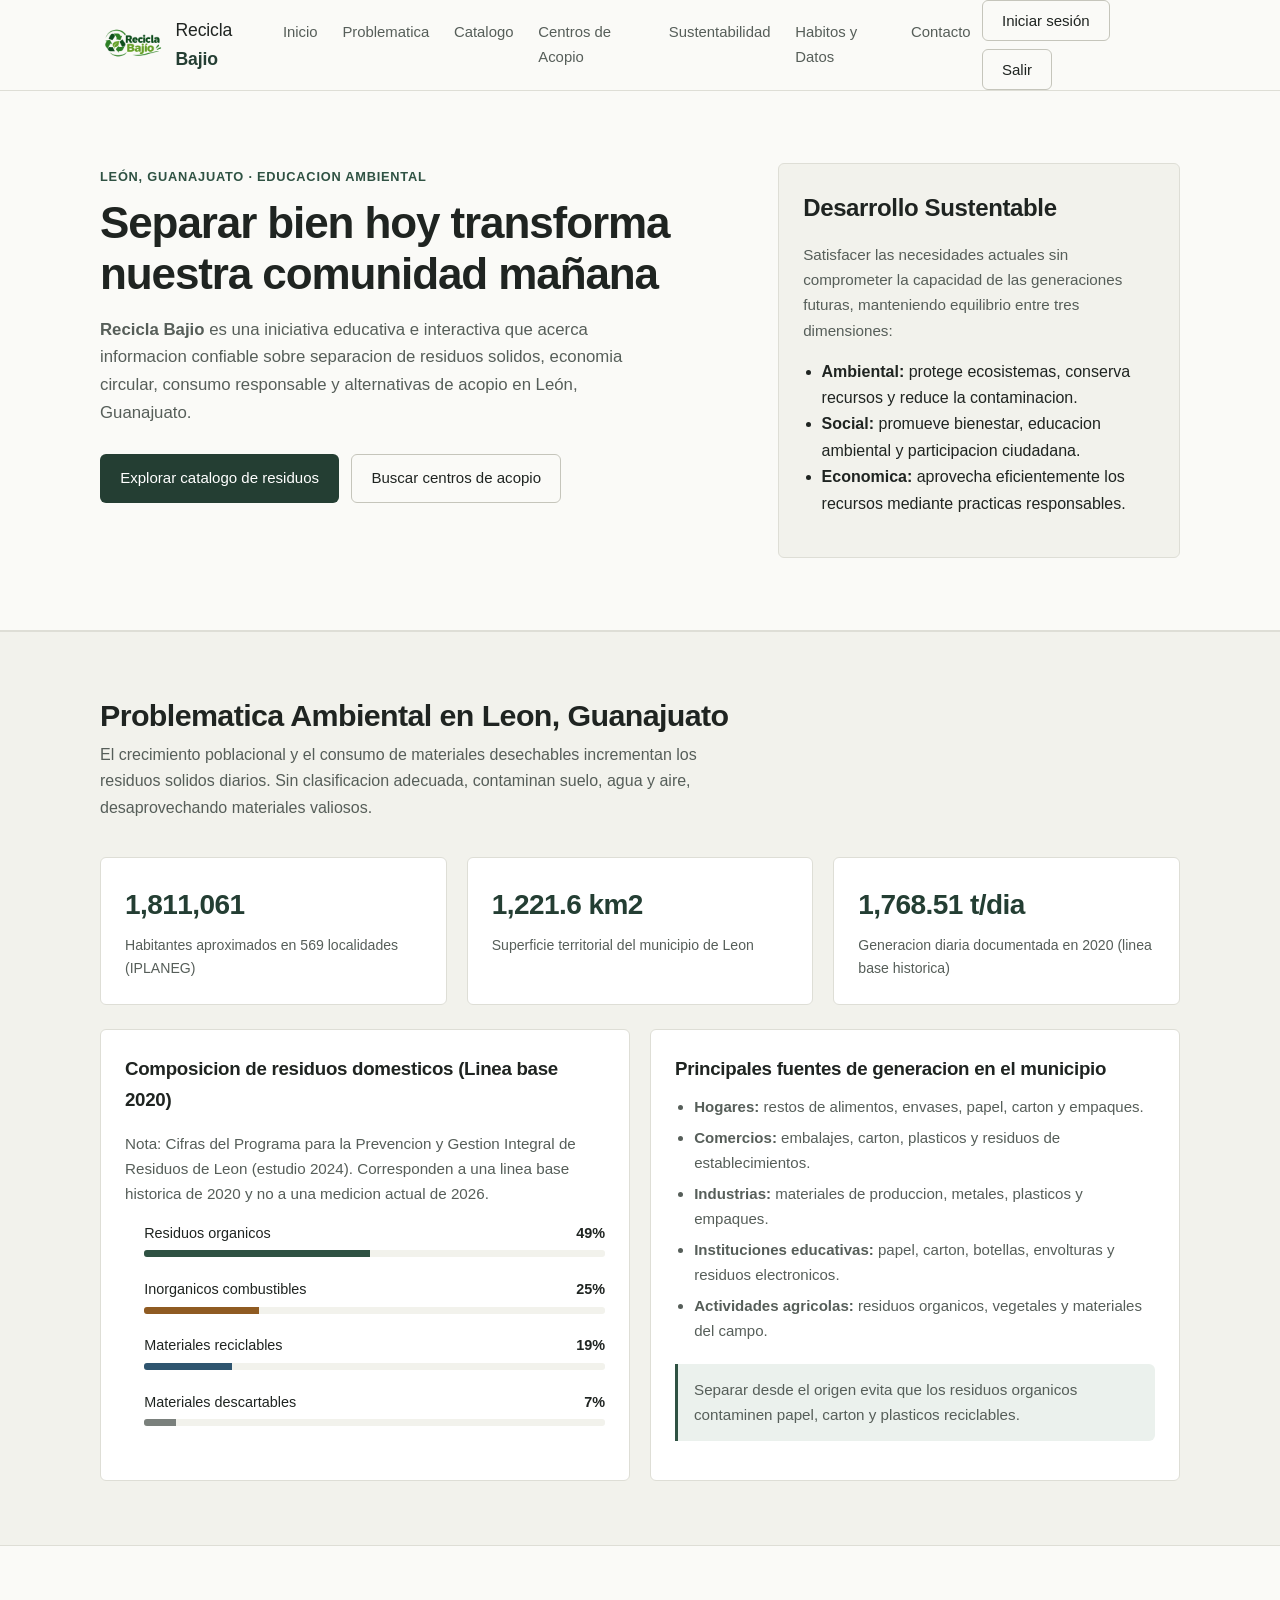
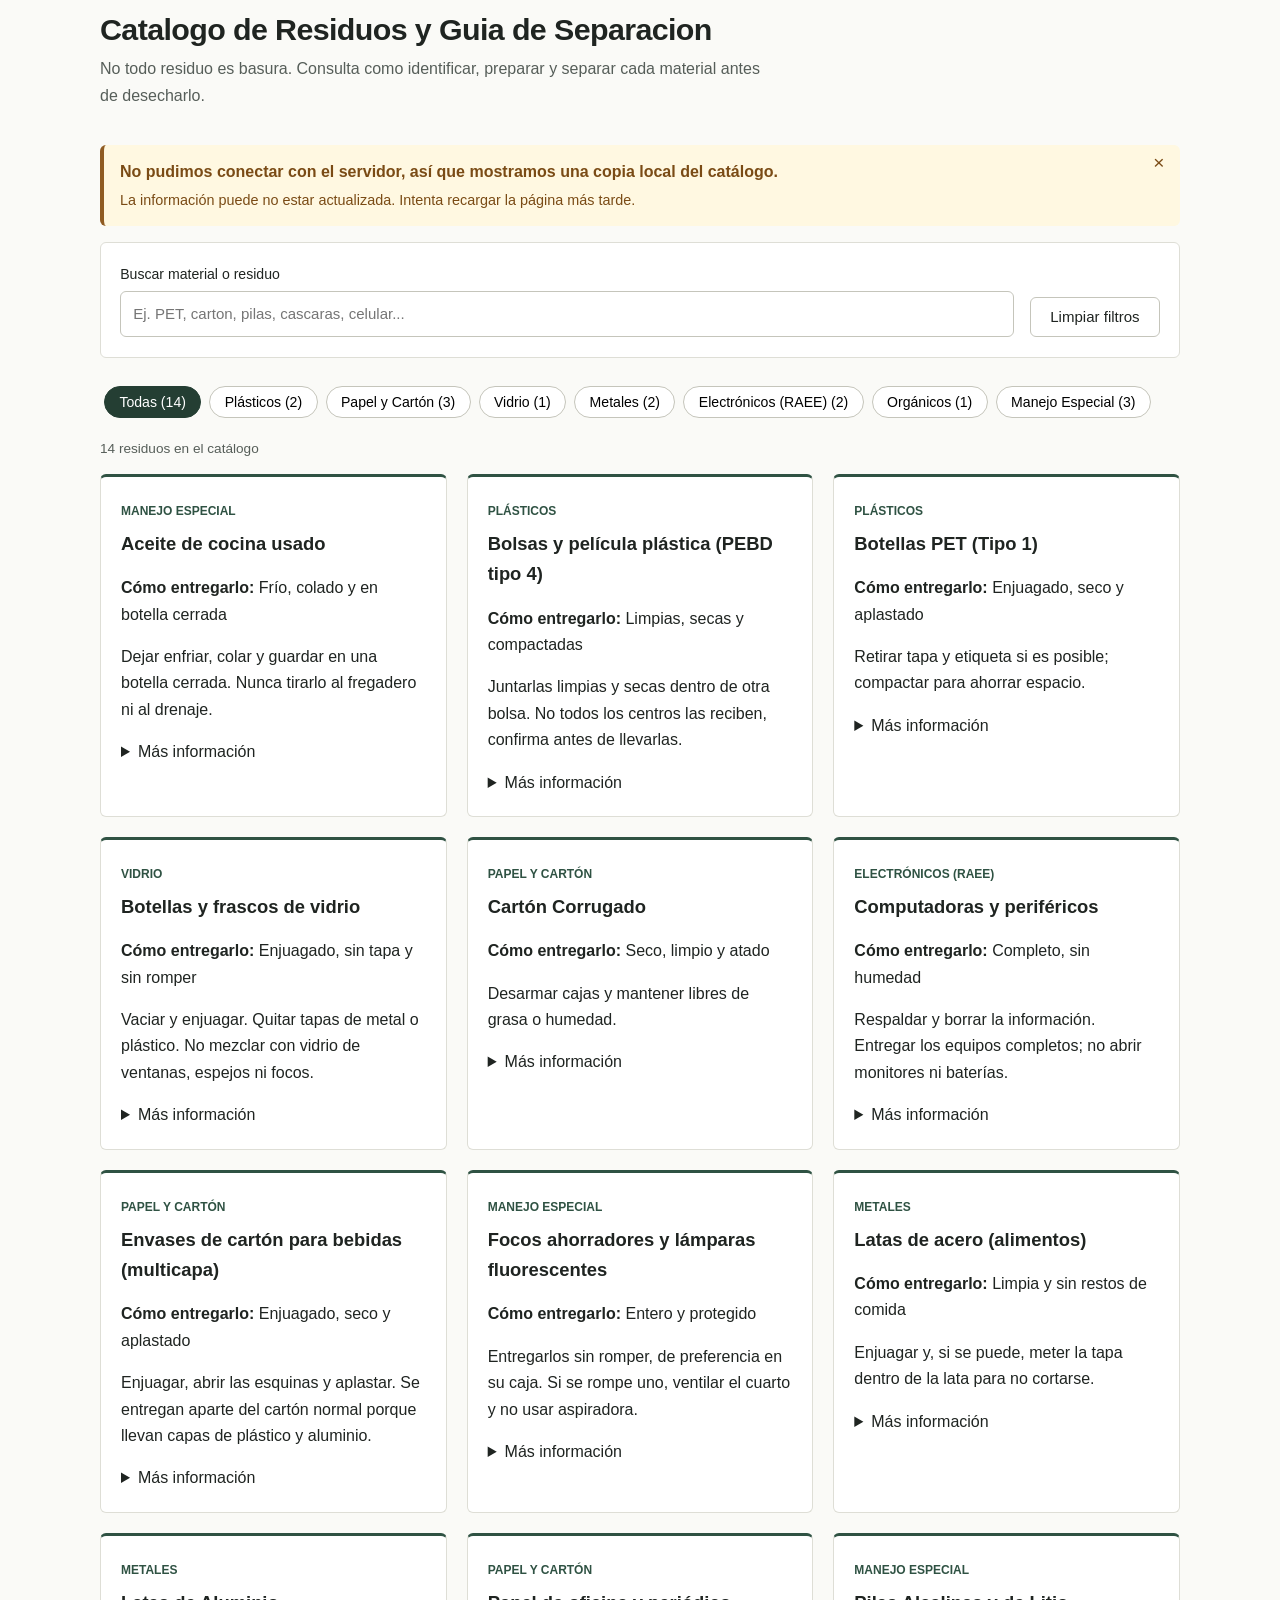
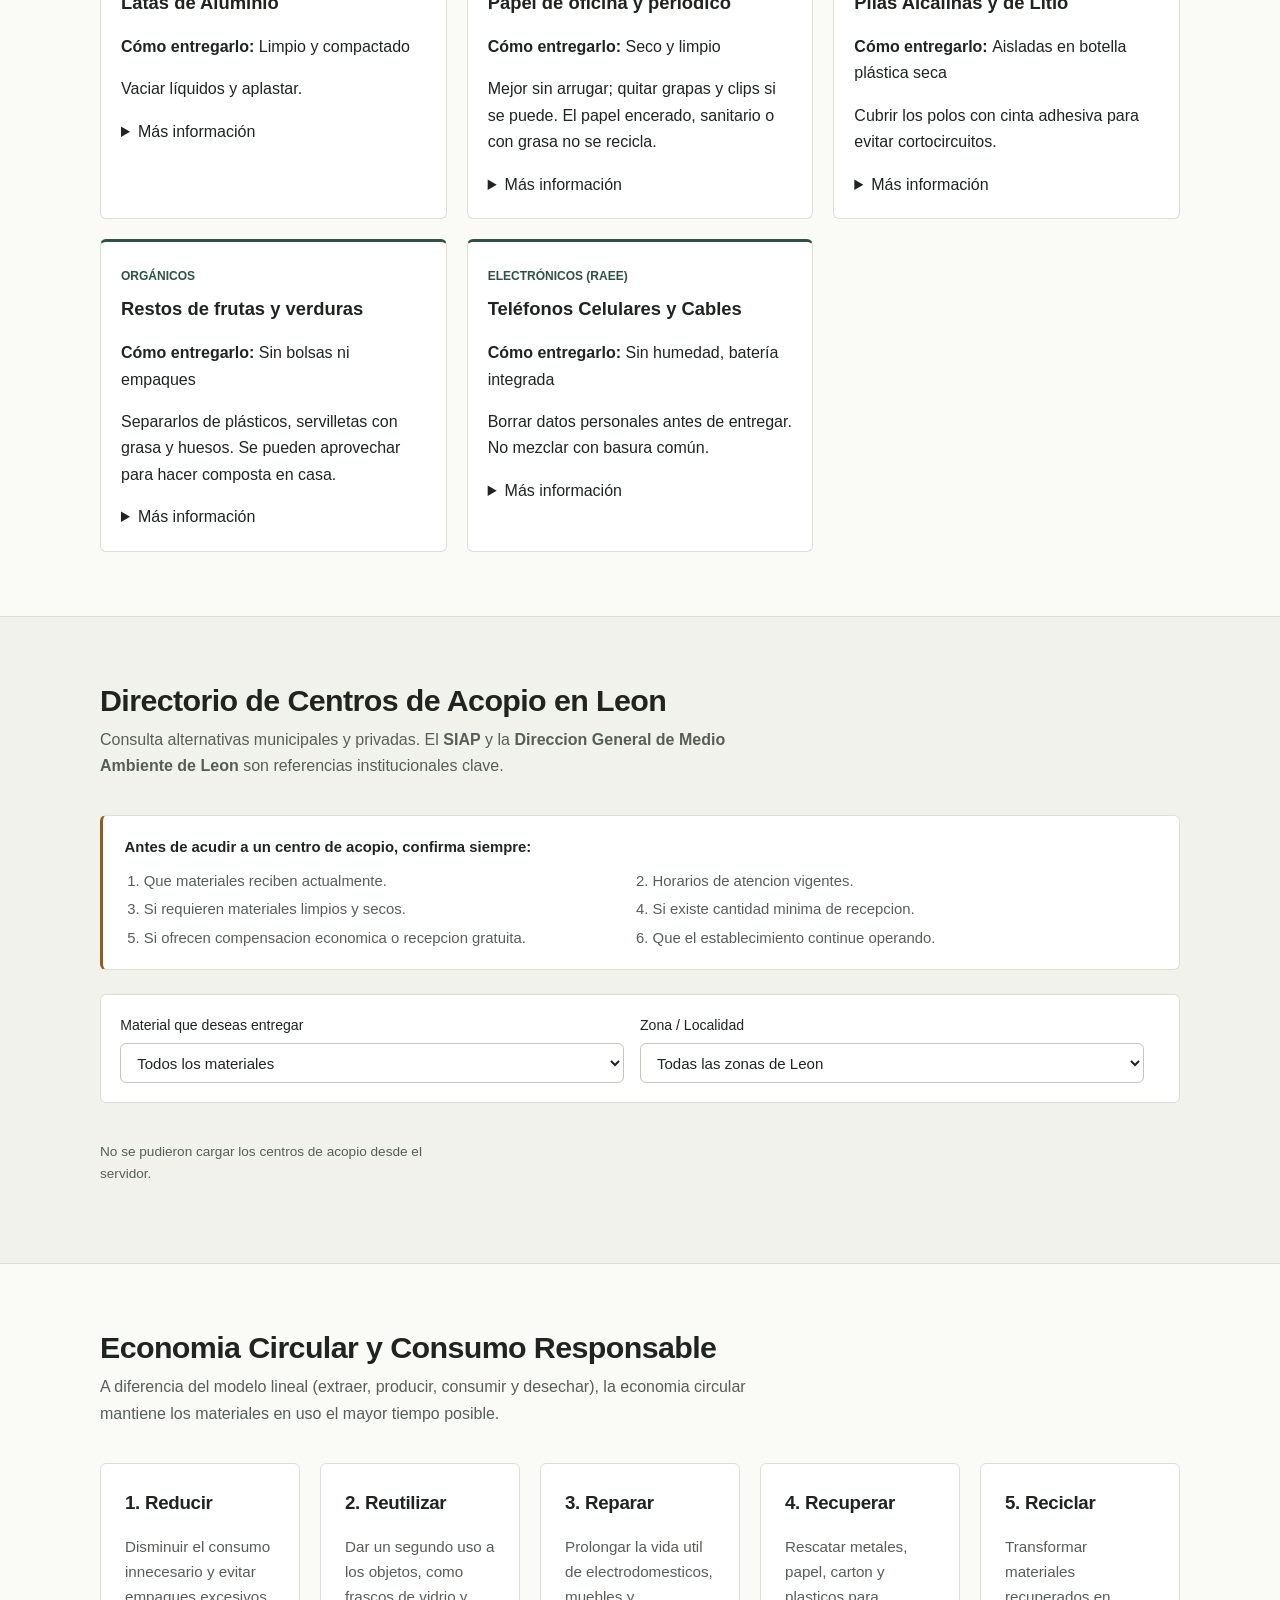
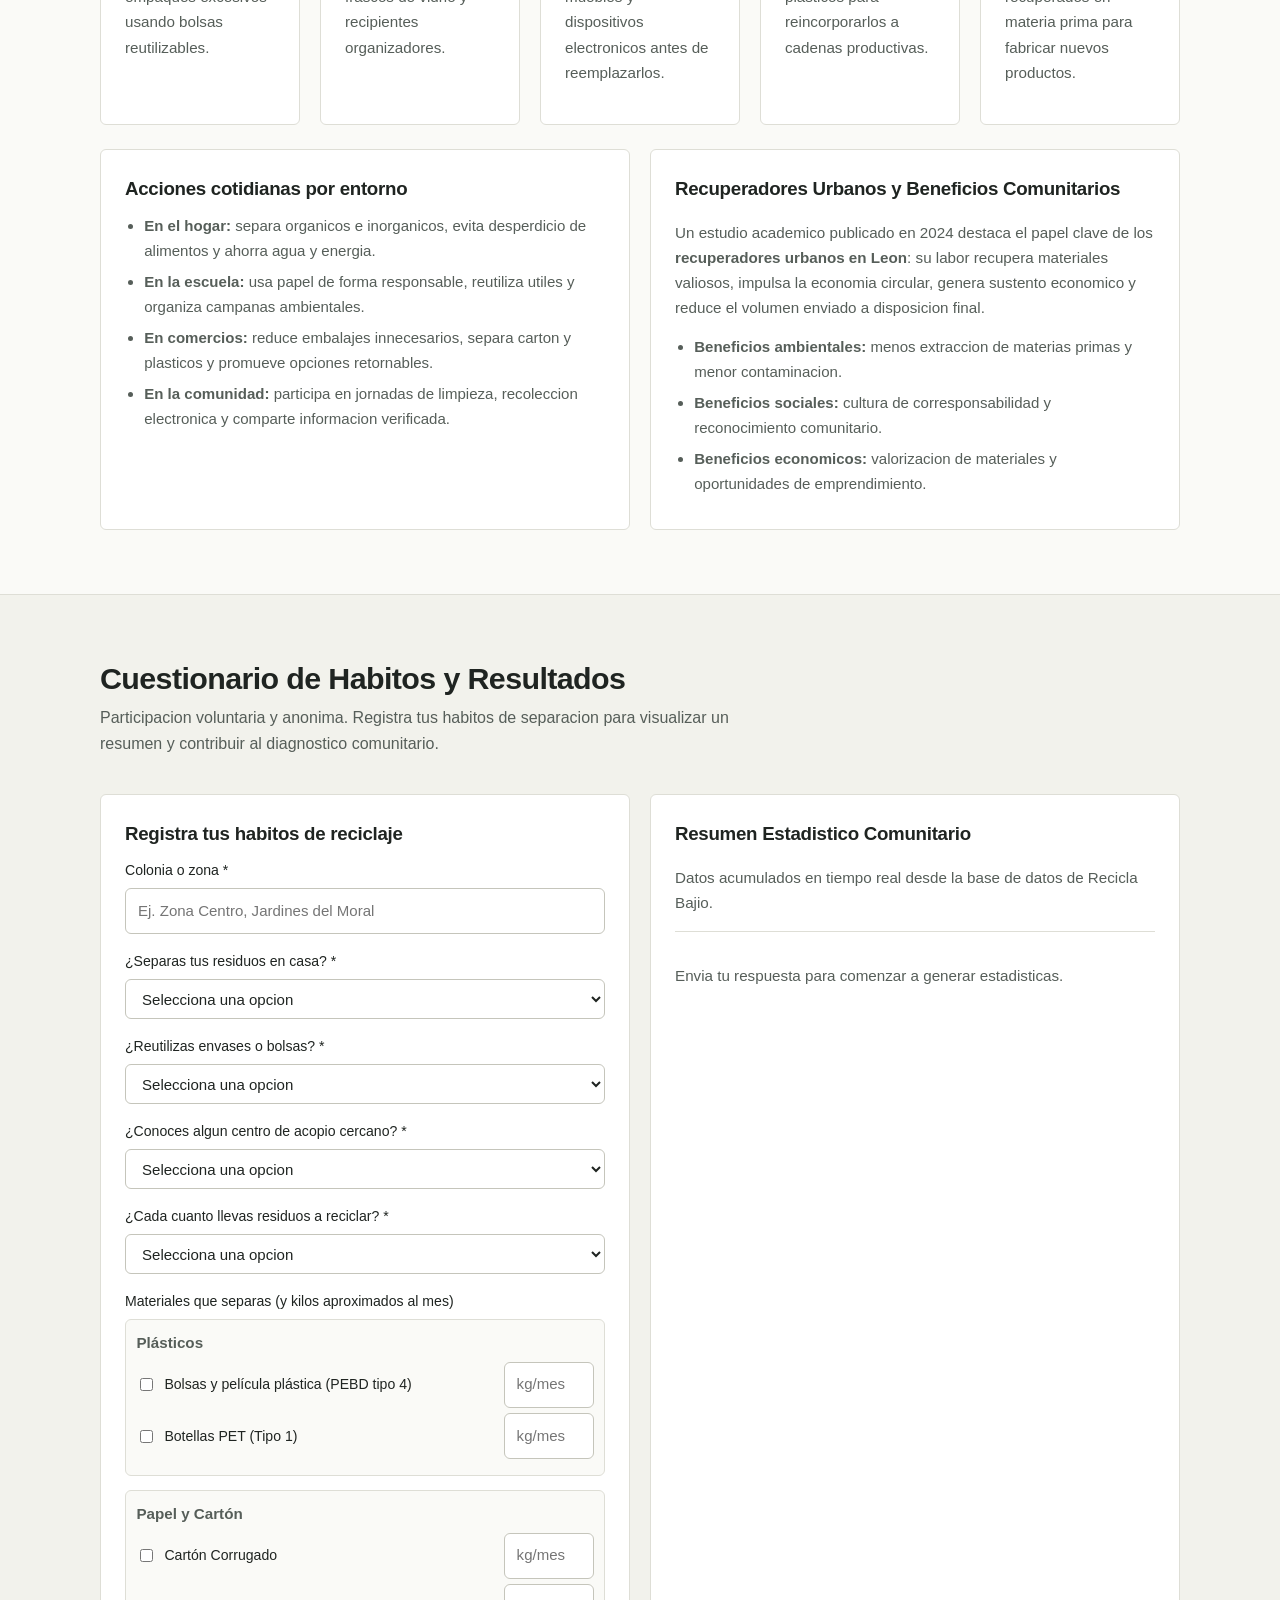
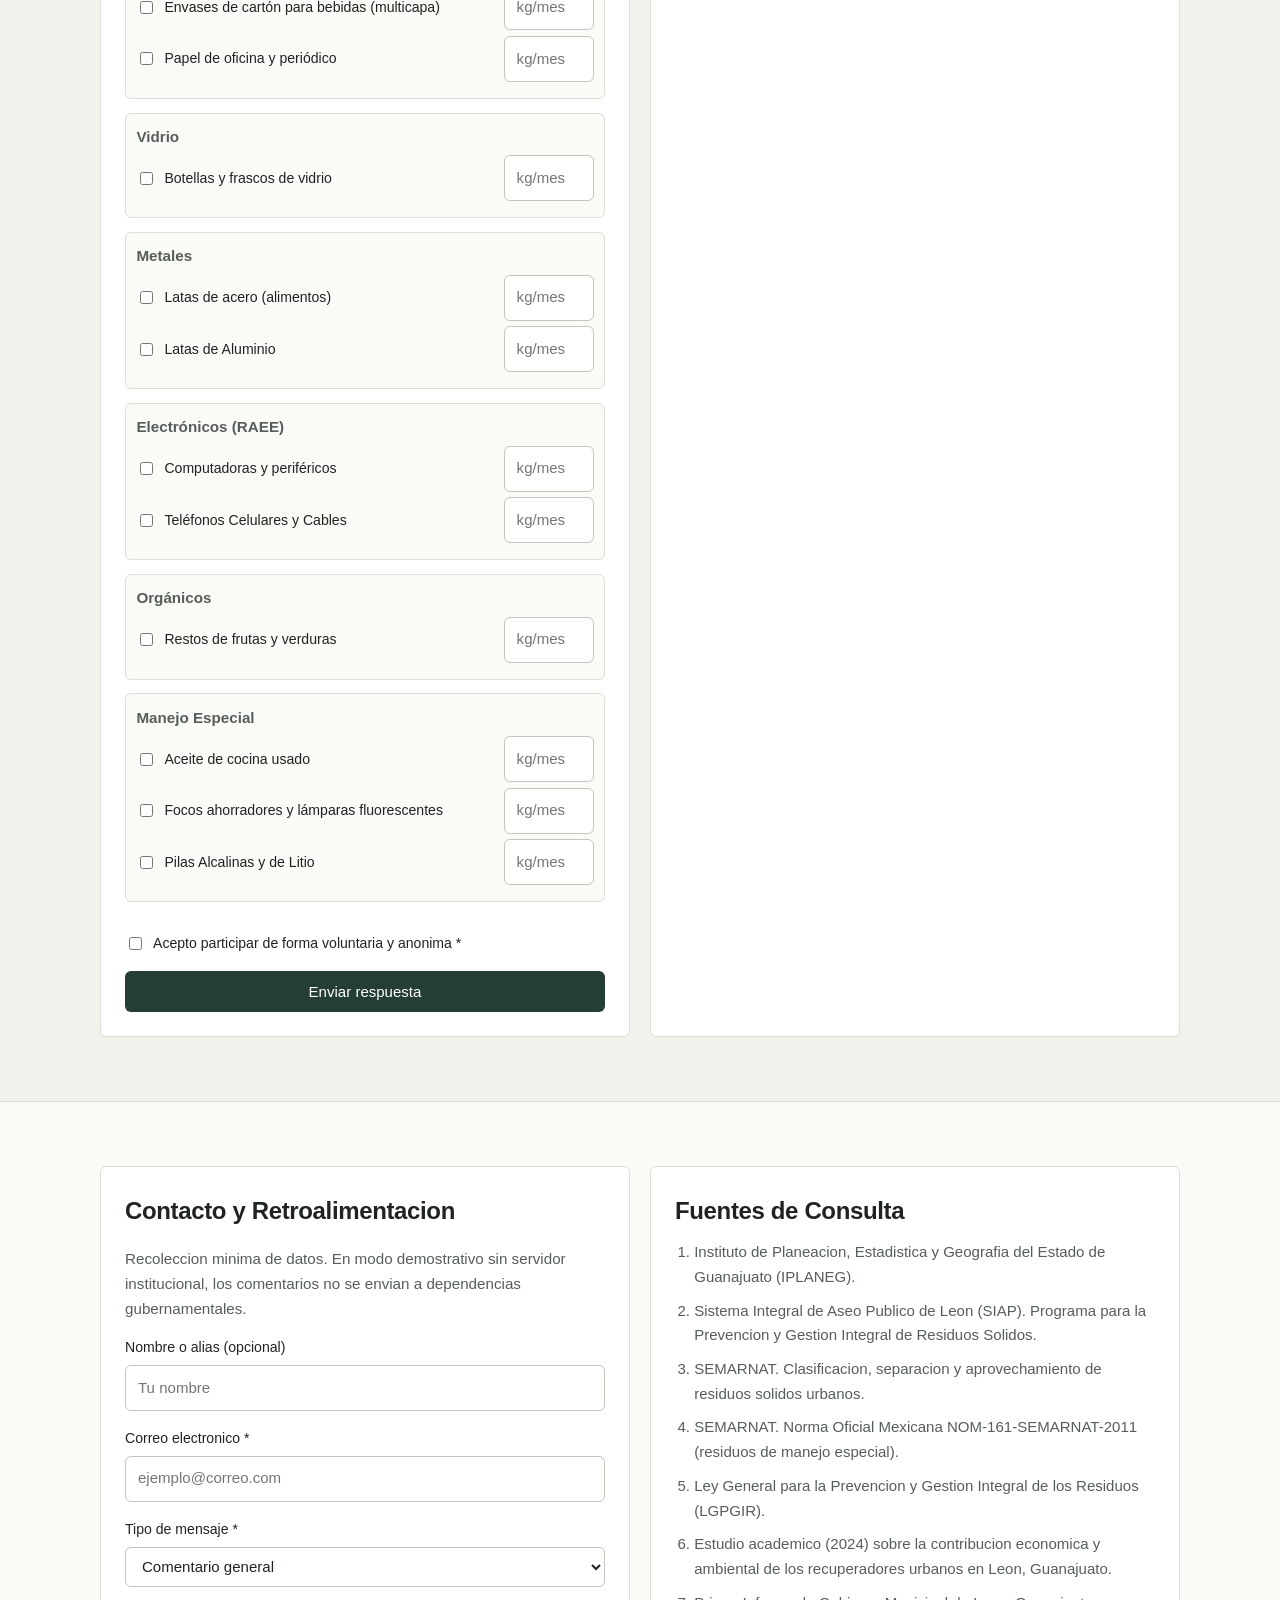
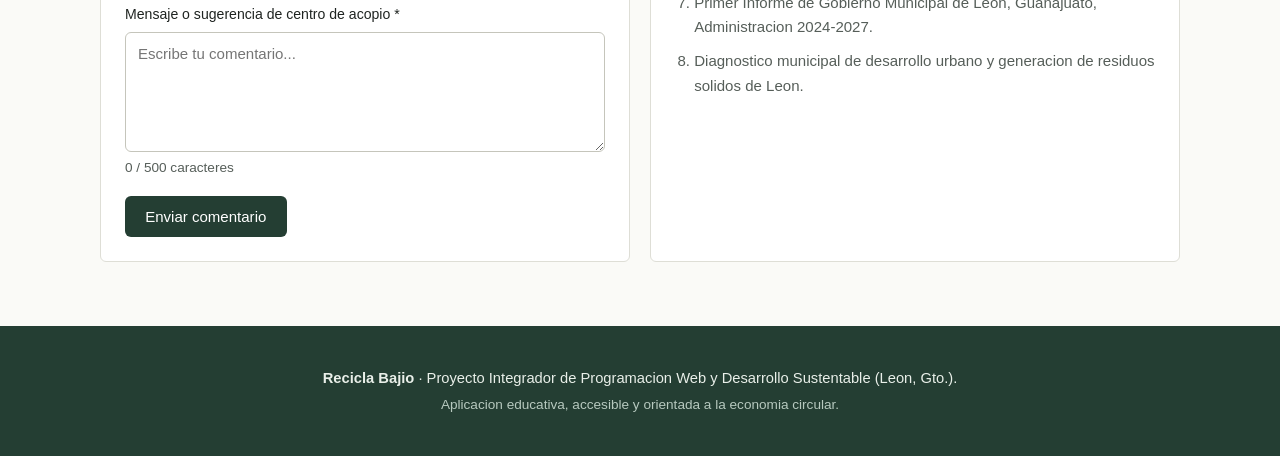
==== commit 2b5628c9: "Implementar sistema de usuarios, roles y paneles de gestion" ====
--- a/public/index.html
+++ b/public/index.html
@@ -144,6 +144,58 @@
     .material__kg {
       width: 90px;
       padding: 0.3rem 0.5rem;
+    }
+
+    /* Estilos para barra y modal de autenticacion / roles */
+    .auth-barra {
+      display: flex;
+      align-items: center;
+      gap: 0.5rem;
+      flex-wrap: wrap;
+    }
+
+    .auth-badge {
+      padding: 0.3rem 0.75rem;
+      border-radius: 20px;
+      background: #ebf1ed;
+      color: #243e33;
+      font-size: 0.85rem;
+      font-weight: 600;
+    }
+
+    .auth-modal {
+      position: fixed;
+      inset: 0;
+      background: rgba(0, 0, 0, 0.55);
+      display: flex;
+      align-items: center;
+      justify-content: center;
+      padding: 1rem;
+      z-index: 1000;
+    }
+
+    .auth-modal[hidden] {
+      display: none;
+    }
+
+    .auth-modal__caja {
+      width: 100%;
+      max-width: 420px;
+      position: relative;
+    }
+
+    .tabla-usuarios {
+      width: 100%;
+      border-collapse: collapse;
+      margin-top: 0.75rem;
+      font-size: 0.9rem;
+    }
+
+    .tabla-usuarios th,
+    .tabla-usuarios td {
+      padding: 0.6rem;
+      border-bottom: 1px solid #deded6;
+      text-align: left;
     }
   </style>
 </head>
@@ -178,10 +230,60 @@
           <li><a href="#sustentabilidad" class="nav__enlace">Sustentabilidad</a></li>
           <li><a href="#encuesta" class="nav__enlace">Habitos y Datos</a></li>
           <li><a href="#contacto" class="nav__enlace">Contacto</a></li>
+          <li data-rol-colaborador hidden><a href="#panel-roles" class="nav__enlace">Gestión</a></li>
         </ul>
       </nav>
+
+      <!-- Controles de sesion de usuario -->
+      <div class="auth-barra">
+        <button type="button" id="btn-abrir-auth" class="btn btn--secundario">Iniciar sesión</button>
+        <span id="usuario-activo-badge" class="auth-badge" hidden></span>
+        <button type="button" id="btn-cerrar-sesion" class="btn btn--secundario" hidden>Salir</button>
+      </div>
     </div>
   </header>
+
+  <!-- Modal de Inicio de Sesion y Registro -->
+  <div id="seccion-auth" class="auth-modal" role="dialog" aria-modal="true" aria-labelledby="auth-titulo" hidden>
+    <div class="tarjeta auth-modal__caja">
+      <h2 id="auth-titulo">Iniciar sesión</h2>
+      <p class="nota-aclaratoria" id="auth-subtitulo">Accede con tu cuenta de participante, colaborador o administrador.
+      </p>
+
+      <div id="auth-avisos"></div>
+
+      <form id="form-auth" class="formulario" novalidate>
+        <div class="campo" id="campo-nombre-usuario" hidden>
+          <label for="auth-nombre">Nombre de usuario *</label>
+          <input type="text" id="auth-nombre" name="nombre_usuario" minlength="3" maxlength="50"
+            placeholder="Ej. mayra_leon">
+        </div>
+
+        <div class="campo">
+          <label for="auth-correo">Correo electrónico *</label>
+          <input type="email" id="auth-correo" name="correo" required placeholder="ejemplo@correo.com">
+        </div>
+
+        <div class="campo">
+          <label for="auth-password">Contraseña *</label>
+          <input type="password" id="auth-password" name="password" required minlength="8"
+            placeholder="Mínimo 8 caracteres">
+        </div>
+
+        <div style="display:flex; gap:0.5rem; flex-wrap:wrap; margin-top:0.5rem;">
+          <button type="submit" id="btn-submit-auth" class="btn btn--primario">Entrar</button>
+          <button type="button" id="btn-cerrar-auth" class="btn btn--secundario">Cancelar</button>
+        </div>
+
+        <p style="margin-top:0.85rem; margin-bottom:0;">
+          <button type="button" id="btn-cambiar-modo"
+            style="background:none; border:none; color:#243e33; text-decoration:underline; cursor:pointer; padding:0;">
+            ¿No tienes cuenta? Regístrate como participante
+          </button>
+        </p>
+      </form>
+    </div>
+  </div>
 
   <!-- Contenedor dinamico para notificaciones globales -->
   <div id="contenedor-avisos" class="avisos-globales" role="status" aria-live="polite"></div>
@@ -462,7 +564,7 @@
       <div class="contenedor">
         <header class="seccion__encabezado">
           <h2 id="titulo-encuesta">Cuestionario de Habitos y Resultados</h2>
-          <p>
+          <p id="encuesta-subtitulo-sesion">
             Participacion voluntaria y anonima. Registra tus habitos de separacion para visualizar un resumen
             y contribuir al diagnostico comunitario.
           </p>
@@ -551,6 +653,86 @@
               <p>Cargando estadisticas desde el servidor...</p>
             </div>
           </aside>
+        </div>
+      </div>
+    </section>
+
+    <!-- Paneles Exclusivos por Rol (Colaborador y Administrador) -->
+    <section id="panel-roles" class="seccion seccion--clara" data-rol-colaborador hidden
+      aria-labelledby="titulo-panel-roles">
+      <div class="contenedor">
+        <header class="seccion__encabezado">
+          <h2 id="titulo-panel-roles">Panel de Gestión del Sistema</h2>
+          <p>Funciones habilitadas según tu nivel de autorización en la plataforma.</p>
+        </header>
+
+        <div class="grid-dos-columnas">
+          <!-- Visible para Colaborador y Admin -->
+          <form id="form-nuevo-residuo" class="tarjeta formulario" data-rol-colaborador hidden>
+            <h3>Agregar Material al Catálogo (Colaborador / Admin)</h3>
+            <div id="admin-residuo-avisos"></div>
+
+            <div class="campo">
+              <label for="res-nombre">Nombre del material *</label>
+              <input type="text" id="res-nombre" name="nombre" required placeholder="Ej. Botellas de Vidrio Ámbar">
+            </div>
+
+            <div class="campo">
+              <label for="res-categoria">Categoría *</label>
+              <select id="res-categoria" name="categoria" required>
+                <option value="Plásticos">Plásticos</option>
+                <option value="Papel y Cartón">Papel y Cartón</option>
+                <option value="Vidrio">Vidrio</option>
+                <option value="Metales">Metales</option>
+                <option value="Electrónicos (RAEE)">Electrónicos (RAEE)</option>
+                <option value="Orgánicos">Orgánicos</option>
+                <option value="Manejo Especial">Manejo Especial</option>
+              </select>
+            </div>
+
+            <div class="campo">
+              <label for="res-preparacion">Preparación requerida *</label>
+              <input type="text" id="res-preparacion" name="preparacion" required
+                placeholder="Ej. Limpio, seco y sin tapa">
+            </div>
+
+            <div class="campo">
+              <label for="res-instrucciones">Instrucciones de separación *</label>
+              <textarea id="res-instrucciones" name="instrucciones" rows="3" required
+                placeholder="Describe cómo debe separarse..."></textarea>
+            </div>
+
+            <div class="campo">
+              <label for="res-fuente">Fuente institucional *</label>
+              <input type="text" id="res-fuente" name="fuente_info" required value="SIAP León / SEMARNAT">
+            </div>
+
+            <button type="submit" class="btn btn--primario">Guardar en catálogo</button>
+          </form>
+
+          <!-- Visible exclusivamente para Admin -->
+          <div class="tarjeta" data-rol-admin hidden>
+            <h3>Administración de Usuarios y Roles (Admin)</h3>
+            <p class="nota-aclaratoria">Asigna permisos de participante, colaborador o administrador a las cuentas
+              registradas.</p>
+            <div id="admin-usuarios-avisos"></div>
+            <div style="overflow-x:auto;">
+              <table class="tabla-usuarios">
+                <thead>
+                  <tr>
+                    <th>Usuario</th>
+                    <th>Correo</th>
+                    <th>Rol</th>
+                  </tr>
+                </thead>
+                <tbody id="tabla-usuarios-body">
+                  <tr>
+                    <td colspan="3">Inicia sesión como administrador para ver los usuarios.</td>
+                  </tr>
+                </tbody>
+              </table>
+            </div>
+          </div>
         </div>
       </div>
     </section>
@@ -645,7 +827,7 @@
   <script src="js/controladores/ContactoControlador.js"></script>
   <script src="js/app.js"></script>
 
-  <!-- Conexion directa para menu movil, Centros de Acopio (/api/acopio) y Estadisticas (/api/estadisticas) -->
+  <!-- Conexion directa para menu movil, Centros de Acopio, Estadisticas y Usuarios/Roles -->
   <script>
     document.addEventListener('DOMContentLoaded', async () => {
       // 1. Menu hamburguesa movil
@@ -723,6 +905,169 @@
           panelEst.innerHTML = '<p class="nota-aclaratoria">Envia tu respuesta para comenzar a generar estadisticas.</p>';
         }
       }
+
+      // 4. Sistema de Usuarios y Permisos por Rol (visitante, participante, colaborador, admin)
+      let modoRegistro = false;
+      const modalAuth = document.getElementById('seccion-auth');
+      const formAuth = document.getElementById('form-auth');
+      const avisosAuth = document.getElementById('auth-avisos');
+
+      document.getElementById('btn-abrir-auth')?.addEventListener('click', () => {
+        avisosAuth.innerHTML = '';
+        modalAuth.hidden = false;
+      });
+
+      document.getElementById('btn-cerrar-auth')?.addEventListener('click', () => {
+        modalAuth.hidden = true;
+      });
+
+      document.getElementById('btn-cambiar-modo')?.addEventListener('click', () => {
+        modoRegistro = !modoRegistro;
+        document.getElementById('campo-nombre-usuario').hidden = !modoRegistro;
+        document.getElementById('auth-titulo').textContent = modoRegistro ? 'Crear cuenta' : 'Iniciar sesión';
+        document.getElementById('auth-subtitulo').textContent = modoRegistro
+          ? 'Regístrate como participante para vincular tus encuestas a tu cuenta.'
+          : 'Accede con tu cuenta de participante, colaborador o administrador.';
+        document.getElementById('btn-submit-auth').textContent = modoRegistro ? 'Registrarme' : 'Entrar';
+        document.getElementById('btn-cambiar-modo').textContent = modoRegistro
+          ? '¿Ya tienes cuenta? Inicia sesión'
+          : '¿No tienes cuenta? Regístrate como participante';
+      });
+
+      formAuth?.addEventListener('submit', async (e) => {
+        e.preventDefault();
+        avisosAuth.innerHTML = '';
+        const datos = Object.fromEntries(new FormData(formAuth));
+        const endpoint = modoRegistro ? '/api/auth/register' : '/api/auth/login';
+
+        try {
+          const res = await pedirJSON(endpoint, {
+            method: 'POST',
+            body: JSON.stringify(datos),
+          });
+          localStorage.setItem('rb_token', res.token);
+          localStorage.setItem('rb_usuario', JSON.stringify(res.usuario));
+          modalAuth.hidden = true;
+          formAuth.reset();
+          actualizarInterfazRoles();
+        } catch (err) {
+          avisosAuth.innerHTML = `<div class="rb-aviso rb-aviso--error"><p class="rb-aviso__texto">${err.message || 'Credenciales incorrectas.'}</p></div>`;
+        }
+      });
+
+      document.getElementById('btn-cerrar-sesion')?.addEventListener('click', async () => {
+        const token = localStorage.getItem('rb_token');
+        if (token) {
+          try {
+            await pedirJSON('/api/auth/logout', {
+              method: 'POST',
+              headers: { 'Authorization': `Bearer ${token}` },
+            });
+          } catch (_) { }
+        }
+        localStorage.removeItem('rb_token');
+        localStorage.removeItem('rb_usuario');
+        actualizarInterfazRoles();
+      });
+
+      // Accion de Colaborador / Admin: agregar nuevo residuo
+      document.getElementById('form-nuevo-residuo')?.addEventListener('submit', async (e) => {
+        e.preventDefault();
+        const avisosRes = document.getElementById('admin-residuo-avisos');
+        const token = localStorage.getItem('rb_token');
+        const datos = Object.fromEntries(new FormData(e.target));
+
+        try {
+          await pedirJSON('/api/residuos', {
+            method: 'POST',
+            headers: { 'Authorization': `Bearer ${token}` },
+            body: JSON.stringify(datos),
+          });
+          e.target.reset();
+          avisosRes.innerHTML = '<div class="rb-aviso rb-aviso--exito"><p class="rb-aviso__texto">Material agregado al catálogo correctamente.</p></div>';
+        } catch (err) {
+          avisosRes.innerHTML = `<div class="rb-aviso rb-aviso--error"><p class="rb-aviso__texto">${err.message || 'No se pudo guardar el material.'}</p></div>`;
+        }
+      });
+
+      // Accion de Admin: cargar lista de usuarios y permitir cambiar roles
+      async function cargarUsuariosAdmin() {
+        const tbody = document.getElementById('tabla-usuarios-body');
+        const token = localStorage.getItem('rb_token');
+        if (!tbody || !token) return;
+
+        try {
+          const usuarios = await pedirJSON('/api/usuarios', {
+            headers: { 'Authorization': `Bearer ${token}` },
+          });
+          tbody.innerHTML = usuarios.map(u => `
+            <tr>
+              <td>${u.nombre_usuario}</td>
+              <td>${u.correo}</td>
+              <td>
+                <select data-id-usuario="${u.id_usuario}" class="selector-rol-usuario">
+                  <option value="visitante" ${u.rol === 'visitante' ? 'selected' : ''}>visitante</option>
+                  <option value="participante" ${u.rol === 'participante' ? 'selected' : ''}>participante</option>
+                  <option value="colaborador" ${u.rol === 'colaborador' ? 'selected' : ''}>colaborador</option>
+                  <option value="admin" ${u.rol === 'admin' ? 'selected' : ''}>admin</option>
+                </select>
+              </td>
+            </tr>
+          `).join('');
+
+          tbody.querySelectorAll('.selector-rol-usuario').forEach(sel => {
+            sel.addEventListener('change', async (ev) => {
+              const id = ev.target.dataset.idUsuario;
+              const nuevoRol = ev.target.value;
+              const avisosUsr = document.getElementById('admin-usuarios-avisos');
+              try {
+                await pedirJSON(`/api/usuarios/${id}`, {
+                  method: 'PATCH',
+                  headers: { 'Authorization': `Bearer ${token}` },
+                  body: JSON.stringify({ rol: nuevoRol }),
+                });
+                avisosUsr.innerHTML = '<div class="rb-aviso rb-aviso--exito"><p class="rb-aviso__texto">Rol actualizado correctamente.</p></div>';
+              } catch (err) {
+                avisosUsr.innerHTML = `<div class="rb-aviso rb-aviso--error"><p class="rb-aviso__texto">${err.message || 'Error al actualizar el rol.'}</p></div>`;
+              }
+            });
+          });
+        } catch (err) {
+          tbody.innerHTML = `<tr><td colspan="3">${err.message || 'No se pudieron cargar los usuarios.'}</td></tr>`;
+        }
+      }
+
+      function actualizarInterfazRoles() {
+        const usuario = JSON.parse(localStorage.getItem('rb_usuario') || 'null');
+        const rol = usuario?.rol || 'visitante';
+
+        document.getElementById('btn-abrir-auth').hidden = !!usuario;
+        document.getElementById('btn-cerrar-sesion').hidden = !usuario;
+        const badge = document.getElementById('usuario-activo-badge');
+        badge.hidden = !usuario;
+        if (usuario) badge.textContent = `${usuario.nombre_usuario} (${rol})`;
+
+        const subEncuesta = document.getElementById('encuesta-subtitulo-sesion');
+        if (subEncuesta) {
+          subEncuesta.textContent = usuario
+            ? `Sesión activa como ${usuario.nombre_usuario} (${rol}). Tus respuestas se vincularán a tu perfil.`
+            : 'Participacion voluntaria y anonima. Registra tus habitos de separacion para visualizar un resumen y contribuir al diagnostico comunitario.';
+        }
+
+        document.querySelectorAll('[data-rol-colaborador]').forEach(el => {
+          el.hidden = !['colaborador', 'admin'].includes(rol);
+        });
+
+        document.querySelectorAll('[data-rol-admin]').forEach(el => {
+          el.hidden = rol !== 'admin';
+        });
+
+        if (rol === 'admin') {
+          cargarUsuariosAdmin();
+        }
+      }
+
+      actualizarInterfazRoles();
     });
   </script>
 </body>
